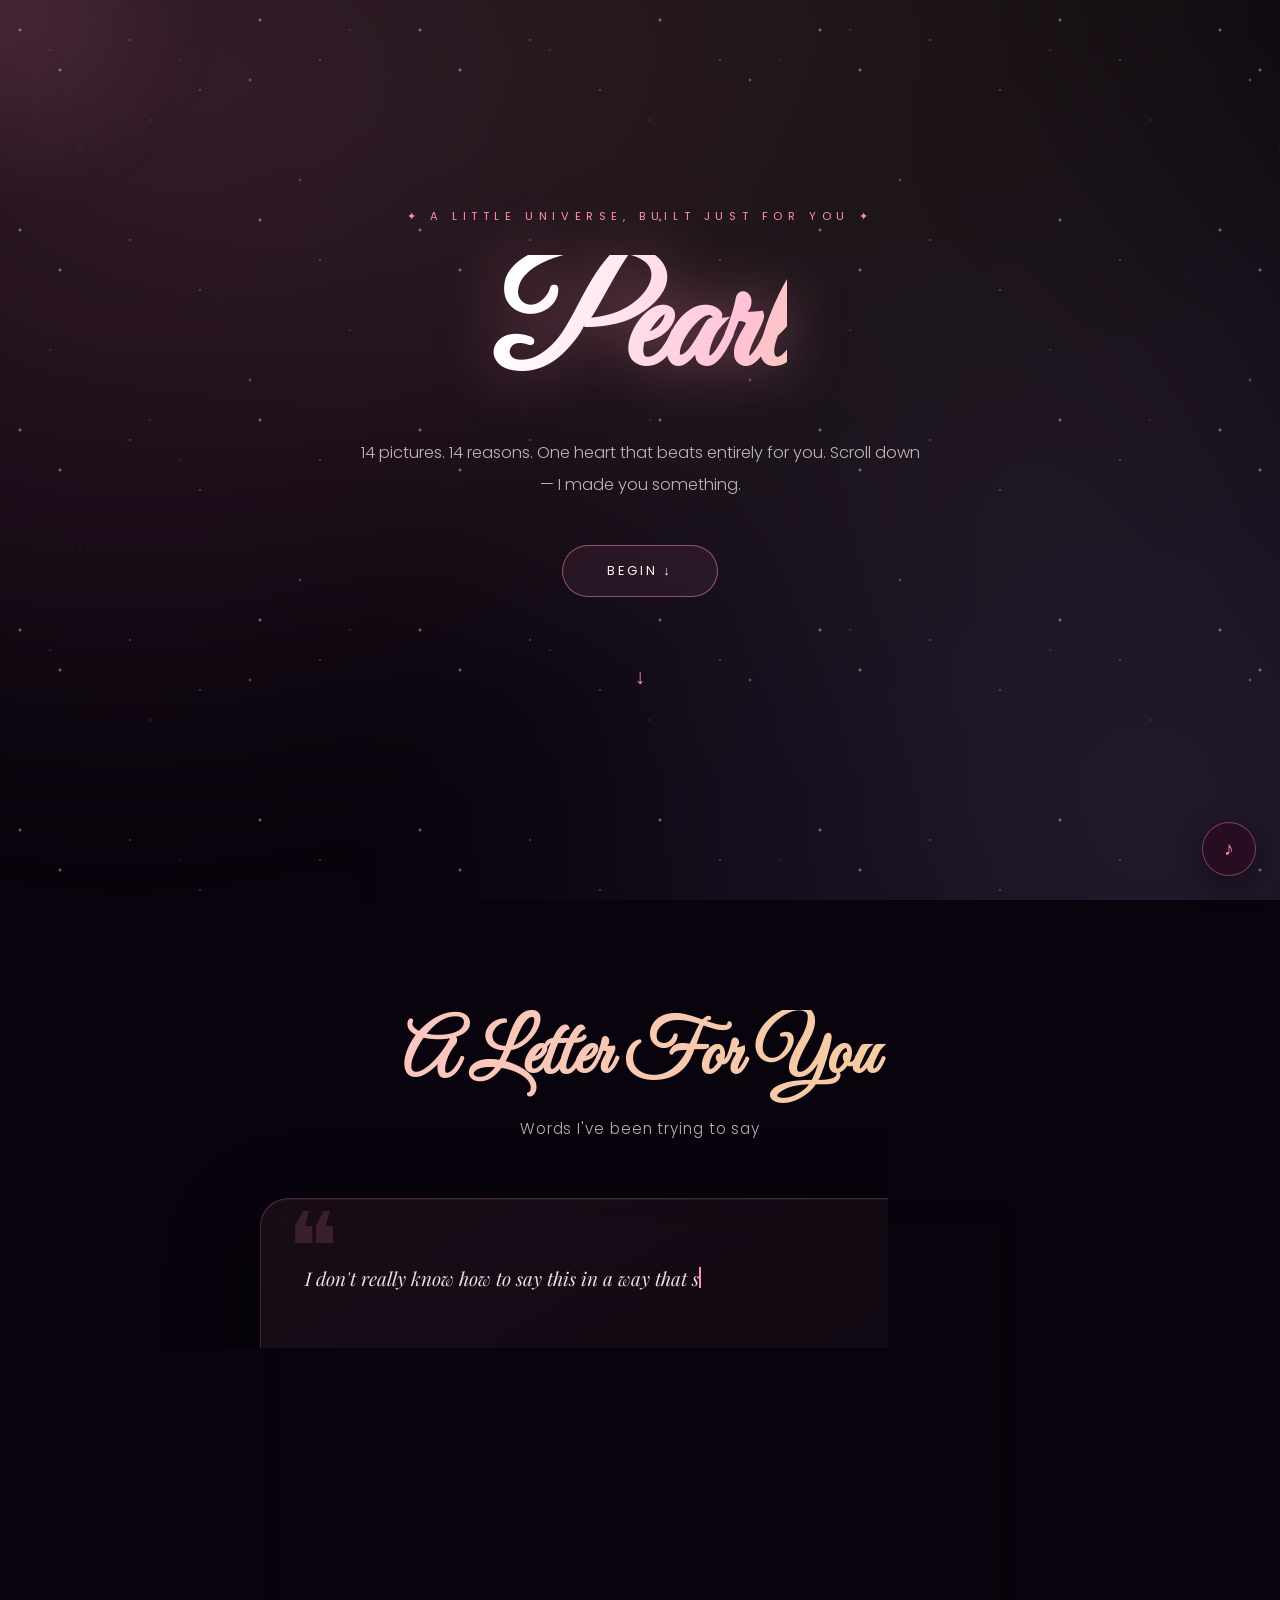
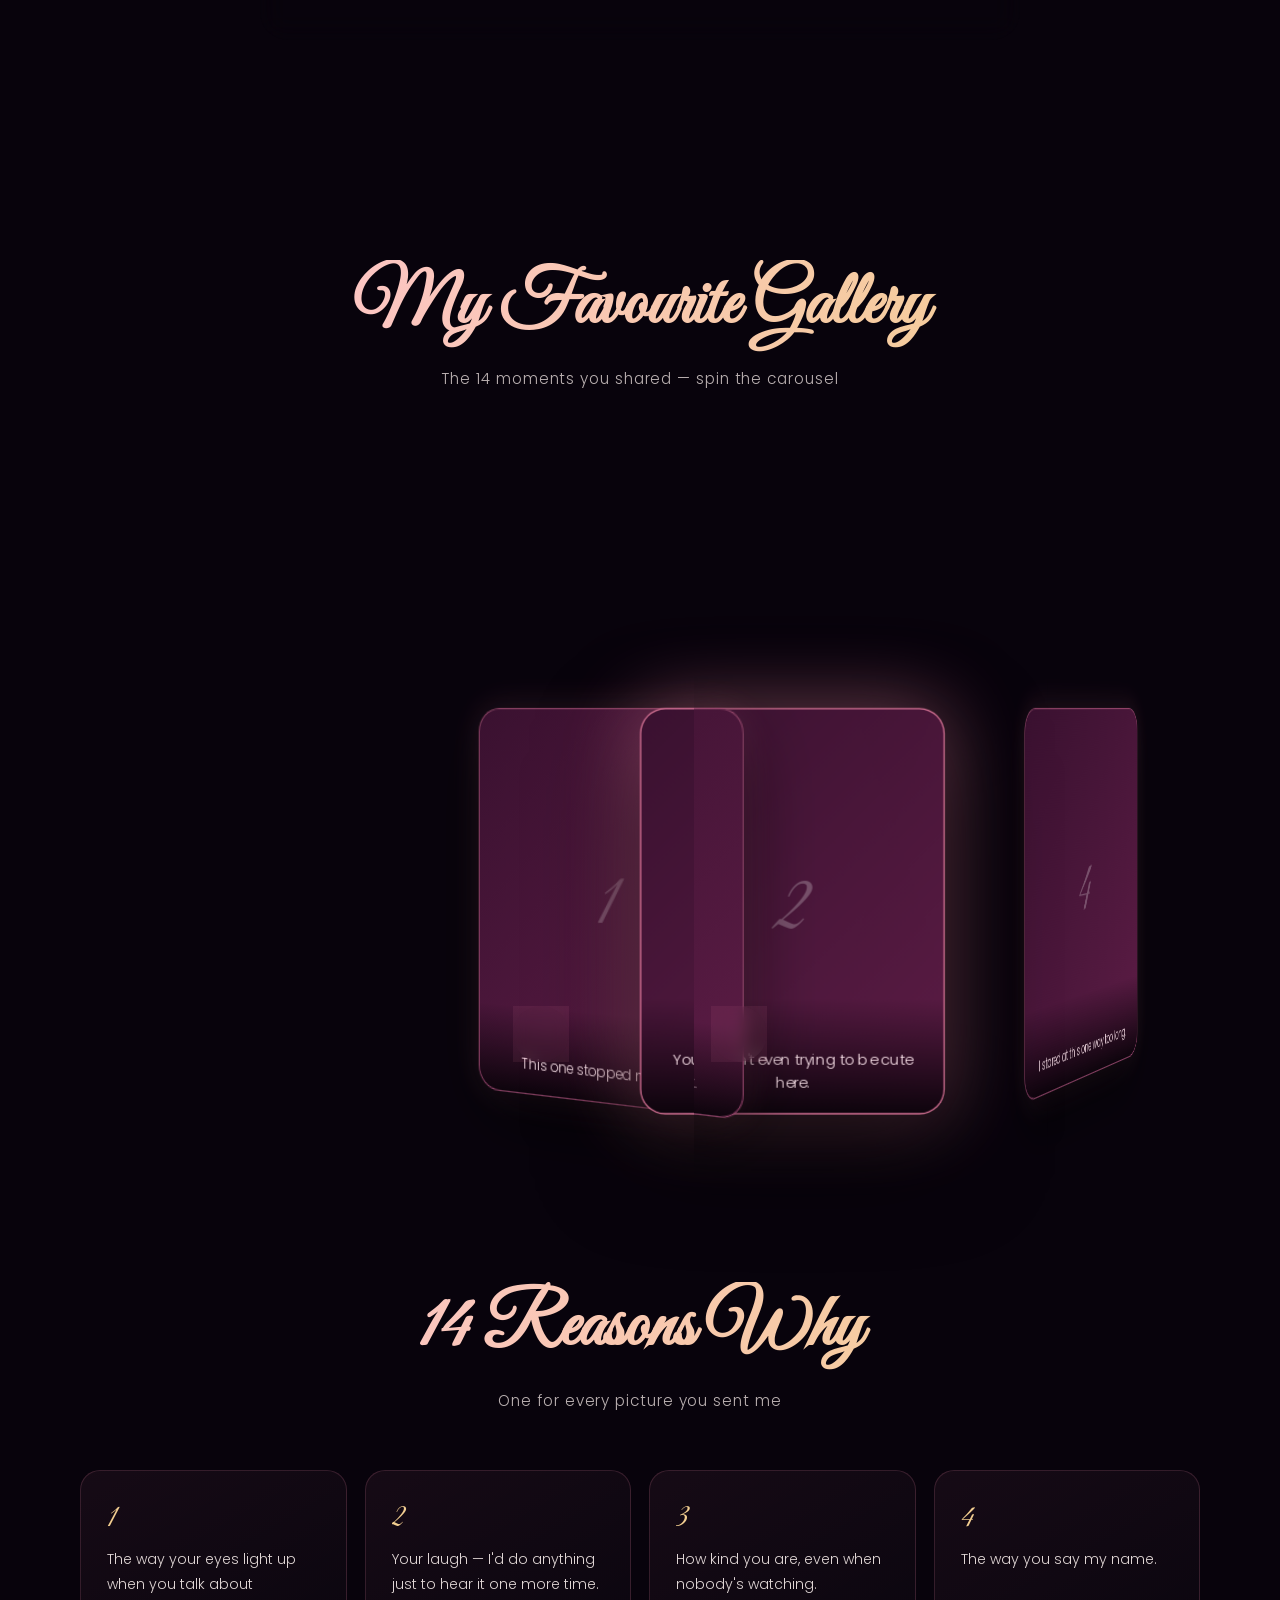
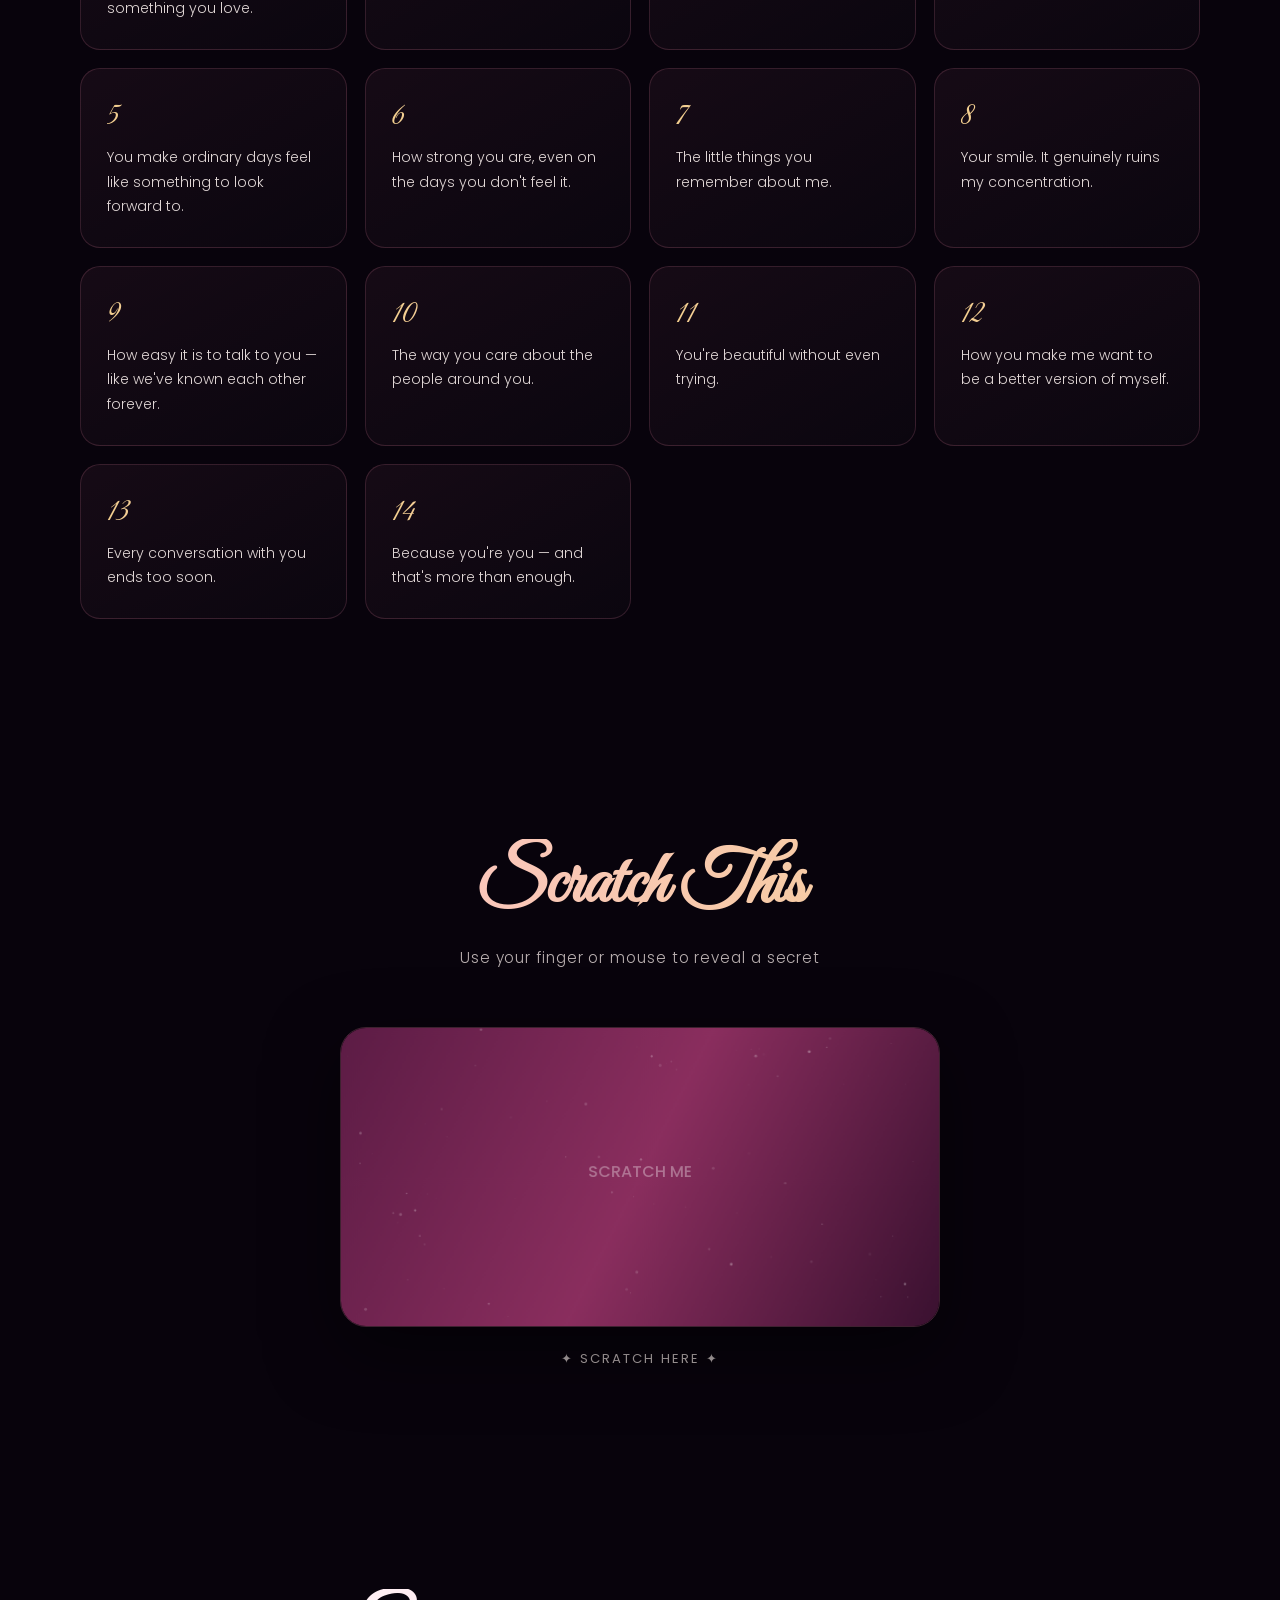
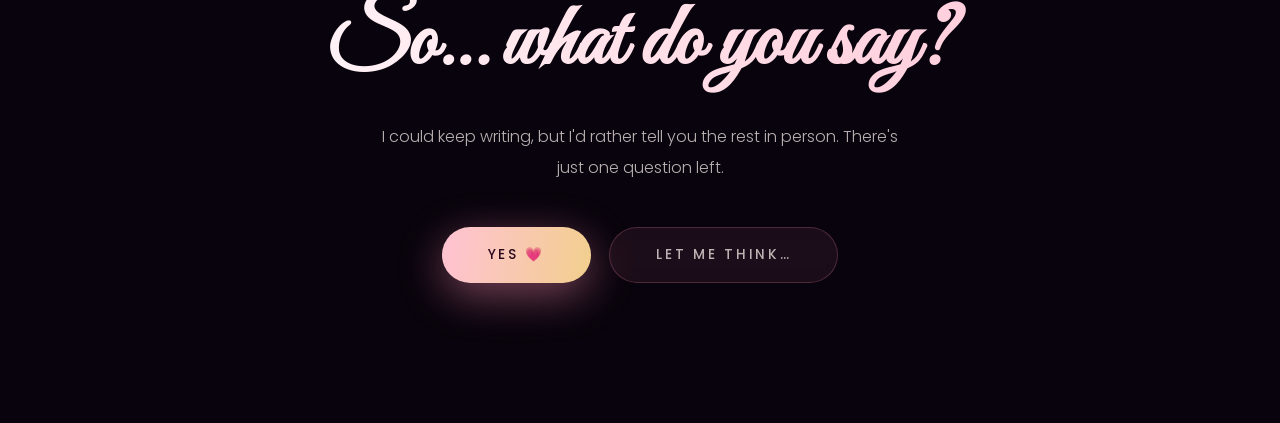
==== index.html @ e02627ff "Add files via upload" ====
<!DOCTYPE html>
<html lang="en">
<head>
<meta charset="UTF-8">
<meta name="viewport" content="width=device-width, initial-scale=1.0">
<title>For You — My Universe 💫</title>

<link rel="preconnect" href="https://fonts.googleapis.com">
<link rel="preconnect" href="https://fonts.gstatic.com" crossorigin>
<link href="https://fonts.googleapis.com/css2?family=Great+Vibes&family=Playfair+Display:ital,wght@0,400;0,600;1,400&family=Poppins:wght@300;400;500;600&display=swap" rel="stylesheet">

<style>
/* ============================================================
   🎨  THEME COLORS — change these to match her vibe
   ============================================================ */
:root{
  --rose:      #ff8fb1;
  --rose-soft: #ffc2d4;
  --gold:      #f2cf8d;
  --lilac:     #c9a7ff;
  --cream:     #fdf3f0;
  --muted:     rgba(253,243,240,.72);
  --glass:     rgba(255,143,177,.07);
  --line:      rgba(255,143,177,.22);
}
*{margin:0;padding:0;box-sizing:border-box}
html{scroll-behavior:smooth}
body{
  font-family:'Poppins',sans-serif;
  color:var(--cream);
  overflow-x:hidden;
  background:#08030c;
  cursor:default;
}
::selection{background:var(--rose);color:#1a0713}
::-webkit-scrollbar{width:8px}
::-webkit-scrollbar-track{background:#0d0510}
::-webkit-scrollbar-thumb{background:linear-gradient(var(--rose),var(--lilac));border-radius:10px}

/* ============================================================
   1. ANIMATED BACKGROUND — stars + aurora + floating hearts
   ============================================================ */
#bg{position:fixed;inset:0;z-index:0;overflow:hidden}
#stars,#stars2,#stars3{position:absolute;inset:0;background-repeat:repeat}
#stars{
  background-image:
    radial-gradient(2px 2px at 20px 30px, #fff, transparent),
    radial-gradient(2px 2px at 60px 70px, #fff, transparent),
    radial-gradient(1px 1px at 130px 40px, #fff, transparent),
    radial-gradient(1px 1px at 200px 90px, #fff, transparent),
    radial-gradient(2px 2px at 260px 20px, #fff, transparent),
    radial-gradient(1px 1px at 320px 60px, #fff, transparent);
  background-size:400px 200px;
  animation:starDrift 200s linear infinite;
  opacity:.6;
}
#stars2{
  background-image:
    radial-gradient(1px 1px at 50px 50px, #ffd6e6, transparent),
    radial-gradient(1px 1px at 150px 120px, #ffd6e6, transparent),
    radial-gradient(2px 2px at 250px 80px, #ffe9f2, transparent),
    radial-gradient(1px 1px at 350px 30px, #ffd6e6, transparent);
  background-size:500px 300px;
  animation:starDrift 120s linear infinite reverse;
  opacity:.4;
}
#stars3{
  background-image:
    radial-gradient(1px 1px at 80px 150px, #c9a7ff, transparent),
    radial-gradient(1px 1px at 180px 60px, #c9a7ff, transparent),
    radial-gradient(2px 2px at 300px 180px, #e0c9ff, transparent);
  background-size:600px 400px;
  animation:starDrift 80s linear infinite;
  opacity:.35;
}
@keyframes starDrift{
  from{background-position:0 0}
  to{background-position:600px 600px}
}
.aurora{
  position:absolute;inset:-30%;
  background:
    radial-gradient(circle at 25% 25%, rgba(255,143,177,.18), transparent 40%),
    radial-gradient(circle at 75% 75%, rgba(201,167,255,.15), transparent 40%),
    radial-gradient(circle at 60% 20%, rgba(242,207,141,.1), transparent 45%);
  filter:blur(70px);
  animation:auroraMove 20s ease-in-out infinite alternate;
}
@keyframes auroraMove{
  0%  {transform:translate(0,0) scale(1)}
  50% {transform:translate(-4%,-3%) scale(1.1)}
  100%{transform:translate(4%,3%) scale(1.05)}
}

/* floating hearts */
#heartsBg{position:absolute;inset:0;overflow:hidden;pointer-events:none}
.heart{
  position:absolute;bottom:-70px;opacity:0;
  animation:floatUp linear infinite;
  filter:drop-shadow(0 0 10px rgba(255,143,177,.6));
}
@keyframes floatUp{
  0%  {transform:translateY(0) rotate(0deg) scale(.6);opacity:0}
  10% {opacity:.9}
  90% {opacity:.5}
  100%{transform:translateY(-118vh) rotate(400deg) scale(1.2);opacity:0}
}

/* mouse-follow glow */
#cursorGlow{
  position:fixed;width:420px;height:420px;border-radius:50%;
  background:radial-gradient(circle, rgba(255,143,177,.14), transparent 70%);
  pointer-events:none;z-index:1;
  transform:translate(-50%,-50%);
  transition:transform .15s ease-out;
  filter:blur(20px);
}

/* ============================================================
   2. LAYOUT HELPERS
   ============================================================ */
section{position:relative;z-index:2;padding:110px 22px}
.wrap{max-width:1120px;margin:0 auto}
.center{text-align:center}
.script{font-family:'Great Vibes',cursive;font-weight:400;line-height:1.1}
.section-title{
  font-family:'Great Vibes',cursive;
  font-size:clamp(2.6rem,7vw,4.6rem);
  background:linear-gradient(100deg,var(--rose-soft),var(--gold),var(--lilac));
  -webkit-background-clip:text;background-clip:text;color:transparent;
  margin-bottom:14px;
  background-size:200% auto;
  animation:shimmer 6s linear infinite;
}
@keyframes shimmer{to{background-position:200% center}}
.section-sub{
  color:var(--muted);font-weight:300;font-size:.95rem;
  letter-spacing:.06em;margin-bottom:58px;
}

/* ============================================================
   3. HERO
   ============================================================ */
.hero{
  min-height:100vh;display:flex;flex-direction:column;
  align-items:center;justify-content:center;text-align:center;
  padding:80px 22px;position:relative;
}
.eyebrow{
  font-size:.7rem;letter-spacing:.5em;text-transform:uppercase;
  color:var(--rose);margin-bottom:30px;font-weight:400;
  animation:fadeUp 1s .2s both;
}
.hero h1{
  font-family:'Great Vibes',cursive;
  font-size:clamp(3.6rem,15vw,9.5rem);
  line-height:1;
  background:linear-gradient(110deg,#fff 5%,var(--rose-soft) 35%,var(--gold) 60%,var(--lilac) 90%);
  background-size:250% auto;
  -webkit-background-clip:text;background-clip:text;color:transparent;
  animation:shimmer 8s linear infinite, fadeUp 1.2s .4s both;
  filter:drop-shadow(0 0 30px rgba(255,143,177,.4));
}
.hero .sub{
  max-width:560px;margin:30px auto 44px;
  color:var(--muted);font-weight:300;line-height:1.95;font-size:1.02rem;
  animation:fadeUp 1.2s .7s both;
}
.btn{
  display:inline-flex;align-items:center;gap:10px;
  padding:16px 44px;border-radius:100px;
  border:1px solid rgba(255,143,177,.5);
  background:rgba(255,143,177,.08);
  color:var(--cream);text-decoration:none;
  font-size:.8rem;letter-spacing:.22em;text-transform:uppercase;
  backdrop-filter:blur(8px);
  transition:.45s cubic-bezier(.2,.8,.2,1);
  animation:fadeUp 1.2s 1s both;
  position:relative;overflow:hidden;
}
.btn::before{
  content:'';position:absolute;inset:0;
  background:linear-gradient(100deg,transparent,rgba(255,255,255,.25),transparent);
  transform:translateX(-100%);
  transition:.6s;
}
.btn:hover::before{transform:translateX(100%)}
.btn:hover{
  background:rgba(255,143,177,.22);
  box-shadow:0 0 45px rgba(255,143,177,.55);
  transform:translateY(-4px);
  border-color:rgba(255,143,177,.9);
}
@keyframes fadeUp{
  from{opacity:0;transform:translateY(30px)}
  to  {opacity:1;transform:none}
}
.scroll-hint{
  margin-top:64px;font-size:1.3rem;color:var(--rose);
  animation:bob 1.9s ease-in-out infinite;
}
@keyframes bob{0%,100%{transform:translateY(0);opacity:.4}50%{transform:translateY(12px);opacity:1}}

/* ============================================================
   4. TYPEWRITER LOVE LETTER
   ============================================================ */
.letter{
  max-width:760px;margin:0 auto;text-align:left;
  padding:60px 44px;border-radius:28px;
  border:1px solid var(--line);
  background:linear-gradient(150deg,var(--glass),rgba(255,255,255,.015));
  backdrop-filter:blur(14px);
  box-shadow:0 30px 90px rgba(0,0,0,.45), inset 0 1px 0 rgba(255,255,255,.06);
  position:relative;
}
.letter::before{
  content:'❝';position:absolute;top:12px;left:26px;
  font-family:'Great Vibes',cursive;font-size:6rem;
  color:rgba(255,143,177,.15);line-height:1;
}
.letter-body{
  font-family:'Playfair Display',serif;
  font-style:italic;font-size:clamp(1rem,2.4vw,1.18rem);
  line-height:2.15;color:rgba(253,243,240,.92);
  min-height:200px;
  white-space:pre-wrap;
}
.cursor{
  display:inline-block;width:2px;height:1.1em;
  background:var(--rose);vertical-align:-2px;
  animation:blink 1s step-end infinite;
}
@keyframes blink{50%{opacity:0}}
.signature{
  margin-top:36px;font-family:'Great Vibes',cursive;
  font-size:2.1rem;color:var(--rose-soft);
  opacity:0;transition:opacity 1.2s ease .3s;
}
.signature.show{opacity:1}

/* ============================================================
   5. 3D CAROUSEL
   ============================================================ */
.carousel-stage{
  perspective:1600px;
  height:520px;
  position:relative;
  margin-top:20px;
  user-select:none;
}
.carousel{
  position:absolute;top:50%;left:50%;
  width:240px;height:320px;
  transform-style:preserve-3d;
  transition:transform 1s cubic-bezier(.2,.8,.2,1);
}
.card3d{
  position:absolute;inset:0;
  border-radius:20px;overflow:hidden;
  border:1px solid rgba(255,143,177,.35);
  box-shadow:0 20px 60px rgba(0,0,0,.6), 0 0 30px rgba(255,143,177,.15);
  background:linear-gradient(135deg,#3a1130,#5c1c45);
  transition:box-shadow .5s, border-color .5s;
  backface-visibility:hidden;
}
.card3d img{
  width:100%;height:100%;object-fit:cover;display:block;
  pointer-events:none;
}
.card3d .ph-num{
  position:absolute;inset:0;display:grid;place-items:center;
  font-family:'Great Vibes',cursive;font-size:4rem;
  color:rgba(255,255,255,.25);
  z-index:0;
}
.card3d img{position:relative;z-index:1}
.card3d .cap{
  position:absolute;left:0;right:0;bottom:0;z-index:2;
  padding:40px 14px 14px;
  background:linear-gradient(to top,rgba(10,3,10,.95),transparent);
  font-size:.74rem;line-height:1.5;color:#ffe7ef;font-weight:300;
  text-align:center;
}
.card3d.active{
  box-shadow:0 30px 80px rgba(0,0,0,.7), 0 0 60px rgba(255,143,177,.5);
  border-color:rgba(255,143,177,.8);
}

.carousel-controls{
  display:flex;justify-content:center;align-items:center;gap:26px;
  margin-top:38px;
}
.c-btn{
  width:56px;height:56px;border-radius:50%;cursor:pointer;
  border:1px solid var(--line);
  background:rgba(255,143,177,.08);
  color:var(--rose-soft);font-size:1.3rem;
  display:grid;place-items:center;
  transition:.35s;
  backdrop-filter:blur(8px);
}
.c-btn:hover{
  background:rgba(255,143,177,.3);
  transform:scale(1.12);
  box-shadow:0 0 30px rgba(255,143,177,.5);
  color:#fff;
}
.c-counter{
  font-family:'Great Vibes',cursive;
  font-size:1.6rem;color:var(--rose-soft);
  min-width:90px;text-align:center;
}

/* ============================================================
   6. REASONS GRID
   ============================================================ */
.reasons{
  display:grid;
  grid-template-columns:repeat(auto-fill,minmax(260px,1fr));
  gap:18px;
}
.reason{
  padding:28px 26px;border-radius:20px;
  border:1px solid rgba(255,143,177,.16);
  background:linear-gradient(150deg,rgba(255,143,177,.06),rgba(255,255,255,.015));
  transition:.5s cubic-bezier(.2,.8,.2,1);
  position:relative;overflow:hidden;
}
.reason::after{
  content:'';position:absolute;top:-50%;left:-50%;
  width:200%;height:200%;
  background:radial-gradient(circle, rgba(255,143,177,.12), transparent 60%);
  opacity:0;transition:.5s;
  pointer-events:none;
}
.reason:hover::after{opacity:1}
.reason:hover{
  border-color:rgba(255,143,177,.55);
  transform:translateY(-7px) rotate(-1deg);
  box-shadow:0 20px 44px rgba(255,90,140,.22);
}
.reason .num{
  font-family:'Great Vibes',cursive;font-size:2rem;
  background:linear-gradient(100deg,var(--gold),var(--rose-soft));
  -webkit-background-clip:text;background-clip:text;color:transparent;
  display:block;margin-bottom:8px;
}
.reason p{font-size:.88rem;line-height:1.75;color:rgba(253,243,240,.88);font-weight:300;position:relative;z-index:1}

/* ============================================================
   7. SCRATCH CARD
   ============================================================ */
.scratch-wrap{
  max-width:600px;margin:0 auto;
  position:relative;border-radius:26px;overflow:hidden;
  border:1px solid var(--line);
  box-shadow:0 24px 70px rgba(0,0,0,.5);
  aspect-ratio:2/1;
  user-select:none;
  touch-action:none;
}
.scratch-reveal{
  position:absolute;inset:0;
  display:flex;flex-direction:column;
  align-items:center;justify-content:center;
  text-align:center;padding:30px;
  background:linear-gradient(150deg,#2a0c22,#4a1636,#2a0c22);
}
.scratch-reveal h3{
  font-family:'Great Vibes',cursive;
  font-size:clamp(1.8rem,5vw,2.8rem);
  background:linear-gradient(100deg,var(--rose-soft),var(--gold),var(--lilac));
  -webkit-background-clip:text;background-clip:text;color:transparent;
  margin-bottom:10px;
}
.scratch-reveal p{color:var(--muted);font-size:.92rem;font-weight:300;line-height:1.8;max-width:400px}
.scratch-reveal .emoji{font-size:2.4rem;margin-bottom:12px}
canvas#scratchCanvas{
  position:absolute;inset:0;width:100%;height:100%;
  cursor:crosshair;transition:opacity .8s ease;
}
canvas#scratchCanvas.gone{opacity:0;pointer-events:none}
.scratch-hint{
  text-align:center;margin-top:22px;color:var(--muted);
  font-size:.82rem;letter-spacing:.15em;text-transform:uppercase;
  animation:pulse 2s ease-in-out infinite;
}
@keyframes pulse{0%,100%{opacity:.5}50%{opacity:1}}

/* ============================================================
   8. FINALE / QUESTION
   ============================================================ */
.finale{text-align:center;padding-bottom:140px}
.finale h2{
  font-family:'Great Vibes',cursive;
  font-size:clamp(2.8rem,9vw,5.5rem);
  background:linear-gradient(100deg,#fff,var(--rose-soft),var(--gold));
  background-size:200% auto;
  -webkit-background-clip:text;background-clip:text;color:transparent;
  margin-bottom:22px;
  animation:shimmer 5s linear infinite;
}
.finale p{color:var(--muted);font-weight:300;max-width:540px;margin:0 auto 44px;line-height:1.95}
.q-buttons{display:flex;gap:18px;justify-content:center;flex-wrap:wrap}
.q-btn{
  padding:17px 46px;border-radius:100px;border:none;cursor:pointer;
  font-family:'Poppins',sans-serif;font-size:.85rem;letter-spacing:.2em;
  text-transform:uppercase;font-weight:500;
  transition:.4s cubic-bezier(.2,.8,.2,1);
  position:relative;
}
.q-yes{
  color:#2a0a1c;
  background:linear-gradient(100deg,var(--rose-soft),var(--gold));
  box-shadow:0 12px 44px rgba(255,143,177,.45);
}
.q-yes:hover{transform:translateY(-5px) scale(1.05);box-shadow:0 20px 60px rgba(255,143,177,.7)}
.q-yes:active{transform:scale(.96)}
.q-no{
  color:var(--muted);
  background:rgba(255,143,177,.08);
  border:1px solid var(--line);
  backdrop-filter:blur(8px);
}
.q-no:hover{background:rgba(255,143,177,.18);color:var(--cream)}

.yes-response{
  max-height:0;overflow:hidden;opacity:0;
  transition:max-height 1s ease,opacity 1s ease,margin 1s ease;
  font-family:'Playfair Display',serif;font-style:italic;
  font-size:1.15rem;color:var(--rose-soft);line-height:2.1;
}
.yes-response.show{max-height:420px;opacity:1;margin-top:44px}

/* ============================================================
   9. CONFETTI / HEART BURST
   ============================================================ */
.burst{
  position:fixed;pointer-events:none;z-index:999;
  font-size:1.4rem;
  animation:burst 1.7s cubic-bezier(.2,.8,.2,1) forwards;
}
@keyframes burst{
  0%  {transform:translate(-50%,-50%) scale(.3) rotate(0deg);opacity:1}
  100%{transform:translate(calc(-50% + var(--x)),calc(-50% + var(--y))) scale(1.3) rotate(var(--r));opacity:0}
}

/* ============================================================
   10. MUSIC BUTTON
   ============================================================ */
#musicBtn{
  position:fixed;bottom:24px;right:24px;z-index:90;
  width:54px;height:54px;border-radius:50%;cursor:pointer;
  border:1px solid rgba(255,143,177,.4);
  background:rgba(40,12,32,.8);backdrop-filter:blur(10px);
  color:var(--rose);font-size:1.2rem;
  display:grid;place-items:center;transition:.35s;
  box-shadow:0 8px 30px rgba(0,0,0,.4);
}
#musicBtn:hover{background:rgba(255,143,177,.3);transform:scale(1.12);color:#fff}
#musicBtn.playing{animation:spin 4s linear infinite}
@keyframes spin{to{transform:rotate(360deg)}}

/* ============================================================
   11. SCROLL REVEAL
   ============================================================ */
.reveal{opacity:0;transform:translateY(40px);transition:opacity 1s ease,transform 1s ease}
.reveal.visible{opacity:1;transform:none}

/* ============================================================
   12. MOBILE
   ============================================================ */
@media(max-width:600px){
  section{padding:80px 18px}
  .letter{padding:44px 26px}
  .carousel-stage{height:440px}
  .carousel{width:200px;height:270px}
  .reasons{grid-template-columns:1fr}
  .q-buttons{flex-direction:column;align-items:center}
  .q-btn{width:100%;max-width:300px}
}
@media (prefers-reduced-motion:reduce){
  *{animation:none!important;transition:none!important}
}
</style>
</head>

<body>

<!-- ================= BACKGROUND LAYERS ================= -->
<div id="bg">
  <div class="aurora"></div>
  <div id="stars"></div>
  <div id="stars2"></div>
  <div id="stars3"></div>
  <div id="heartsBg"></div>
</div>
<div id="cursorGlow"></div>

<!-- ================= HERO ================= -->
<section class="hero">
  <p class="eyebrow">✦ A little universe, built just for you ✦</p>
  <h1>Pearl</h1>
  <p class="sub">
    14 pictures. 14 reasons. One heart that beats entirely for you.
    Scroll down — I made you something.
  </p>
  <a href="#letter" class="btn">Begin ↓</a>
  <div class="scroll-hint">↓</div>
</section>

<!-- ================= TYPEWRITER LOVE LETTER ================= -->
<section id="letter">
  <div class="wrap">
    <div class="center reveal">
      <h2 class="section-title">A Letter For You</h2>
      <p class="section-sub">Words I've been trying to say</p>
    </div>
    <div class="letter reveal">
      <div class="letter-body" id="letterBody"></div>
      <div class="signature" id="signature">Yours,<br>Your Name</div>
    </div>
  </div>
</section>

<!-- ================= 3D CAROUSEL ================= -->
<section id="gallery">
  <div class="wrap">
    <div class="center reveal">
      <h2 class="section-title">My Favourite Gallery</h2>
      <p class="section-sub">The 14 moments you shared — spin the carousel</p>
    </div>
    <div class="carousel-stage reveal">
      <div class="carousel" id="carousel"></div>
    </div>
    <div class="carousel-controls">
      <button class="c-btn" id="cPrev" aria-label="Previous">‹</button>
      <span class="c-counter" id="cCounter">1 / 14</span>
      <button class="c-btn" id="cNext" aria-label="Next">›</button>
    </div>
  </div>
</section>

<!-- ================= 14 REASONS ================= -->
<section id="reasons">
  <div class="wrap">
    <div class="center reveal">
      <h2 class="section-title">14 Reasons Why</h2>
      <p class="section-sub">One for every picture you sent me</p>
    </div>
    <div class="reasons" id="reasonsGrid"></div>
  </div>
</section>

<!-- ================= SCRATCH CARD ================= -->
<section id="scratch">
  <div class="wrap">
    <div class="center reveal">
      <h2 class="section-title">Scratch This</h2>
      <p class="section-sub">Use your finger or mouse to reveal a secret</p>
    </div>
    <div class="scratch-wrap reveal" id="scratchWrap">
      <div class="scratch-reveal">
        <div class="emoji">💗</div>
        <h3>You are my favourite notification.</h3>
        <p>Every time your name pops up on my screen, my whole day changes. That's not an exaggeration — it's just the truth.</p>
      </div>
      <canvas id="scratchCanvas"></canvas>
    </div>
    <p class="scratch-hint" id="scratchHint">✦ scratch here ✦</p>
  </div>
</section>

<!-- ================= FINALE ================= -->
<section class="finale">
  <div class="wrap center reveal">
    <h2>So… what do you say?</h2>
    <p>
      I could keep writing, but I'd rather tell you the rest in person.
      There's just one question left.
    </p>
    <div class="q-buttons" id="qButtons">
      <button class="q-btn q-yes" id="yesBtn">Yes 💗</button>
      <button class="q-btn q-no"  id="noBtn">Let me think…</button>
    </div>
    <div class="yes-response" id="yesResponse">
      You just made me the happiest person alive. 🌹<br>
      I promise to keep making you smile — starting today.
      <br><br>Now come here, I owe you a hug. 💕
    </div>
  </div>
</section>

<!-- ================= MUSIC ================= -->
<audio id="bgMusic" loop>
  <source src="music.mp3" type="audio/mpeg">
</audio>
<button id="musicBtn" title="Play music" aria-label="Toggle music">♪</button>

<script>
/* ============================================================
   ✏️  EDIT #1 — YOUR 14 PHOTOS
   Drop your images into an "images" folder next to this file.
   Rename them photo1.jpg … photo14.jpg, or change the paths.
   ============================================================ */
const photos = [
  { src:"images/photo1.jpeg",  caption:"This one stopped my heart." },
  { src:"images/photo2.jpeg",  caption:"You weren't even trying to be cute here." },
  { src:"images/photo3.jpeg",  caption:"My favourite smile in the whole world." },
  { src:"images/photo4.jpeg",  caption:"I stared at this one way too long." },
  { src:"images/photo5.jpeg",  caption:"You look like a painting here." },
  { src:"images/photo6.jpeg",  caption:"This is the one I set as my wallpaper." },
  { src:"images/photo7.jpeg",  caption:"How is this even real?" },
  { src:"images/photo8.jpeg",  caption:"You + this lighting = unfair." },
  { src:"images/photo9.jpeg",  caption:"I saved this the second you sent it." },
  { src:"images/photo10.jpeg", caption:"You have no idea what you do to me." },
  { src:"images/photo11.jpeg", caption:"Soft, warm, and completely you." },
  { src:"images/photo12.jpeg", caption:"I keep coming back to this one." },
  { src:"images/photo13.jpeg", caption:"Beautiful isn't a strong enough word." },
  { src:"images/photo14.jpeg", caption:"And this… this is my favourite of all." }
];

/* ============================================================
   ✏️  EDIT #2 — THE LOVE LETTER (typewriter text)
   Use \n\n for a blank line between paragraphs.
   ============================================================ */
const letterText =
`I don't really know how to say this in a way that sounds as beautiful as you look, so I built a whole website instead.

Every time you sent me a picture, my day got a little brighter — and I kept every single one.

You have this way of making ordinary moments feel like something worth remembering. Your smile, your voice, the way you laugh at your own jokes… I notice all of it.

I notice you.

So here are the 14 pictures you sent me, and 14 reasons why you're my favourite person in the world.`;

/* ============================================================
   ✏️  EDIT #3 — 14 REASONS WHY YOU LIKE HER
   ============================================================ */
const reasons = [
  "The way your eyes light up when you talk about something you love.",
  "Your laugh — I'd do anything just to hear it one more time.",
  "How kind you are, even when nobody's watching.",
  "The way you say my name.",
  "You make ordinary days feel like something to look forward to.",
  "How strong you are, even on the days you don't feel it.",
  "The little things you remember about me.",
  "Your smile. It genuinely ruins my concentration.",
  "How easy it is to talk to you — like we've known each other forever.",
  "The way you care about the people around you.",
  "You're beautiful without even trying.",
  "How you make me want to be a better version of myself.",
  "Every conversation with you ends too soon.",
  "Because you're you — and that's more than enough."
];

/* ============================================================
   ⚙️  EVERYTHING BELOW IS AUTOMATIC
   ============================================================ */

/* ---------- Floating hearts ---------- */
const heartsBg = document.getElementById('heartsBg');
const emojis = ['💗','💖','🤍','💕','❤️','🌸','✨','💫'];
for (let i = 0; i < 22; i++){
  const h = document.createElement('span');
  h.className = 'heart';
  h.textContent = emojis[Math.floor(Math.random() * emojis.length)];
  h.style.left = Math.random() * 100 + 'vw';
  h.style.fontSize = (11 + Math.random() * 20) + 'px';
  h.style.animationDuration = (11 + Math.random() * 14) + 's';
  h.style.animationDelay = (Math.random() * 14) + 's';
  heartsBg.appendChild(h);
}

/* ---------- Cursor glow ---------- */
const glow = document.getElementById('cursorGlow');
let glowX = window.innerWidth/2, glowY = window.innerHeight/2;
document.addEventListener('mousemove', e => {
  glowX = e.clientX; glowY = e.clientY;
  glow.style.transform = `translate(${glowX}px, ${glowY}px) translate(-50%,-50%)`;
});
document.addEventListener('touchmove', e => {
  const t = e.touches[0];
  glow.style.transform = `translate(${t.clientX}px, ${t.clientY}px) translate(-50%,-50%)`;
}, {passive:true});

/* ---------- Typewriter letter ---------- */
const letterBody = document.getElementById('letterBody');
const signature  = document.getElementById('signature');
let typeStarted = false;

function startTypewriter(){
  if (typeStarted) return;
  typeStarted = true;

  let i = 0;
  const cursor = document.createElement('span');
  cursor.className = 'cursor';
  letterBody.appendChild(cursor);

  function type(){
    if (i < letterText.length){
      cursor.insertAdjacentText('beforebegin', letterText.charAt(i));
      i++;
      const delay = letterText.charAt(i-1) === '\n' ? 180 : (18 + Math.random() * 30);
      setTimeout(type, delay);
    } else {
      cursor.remove();
      signature.classList.add('show');
    }
  }
  type();
}

/* ---------- Build the 3D carousel ---------- */
const carousel = document.getElementById('carousel');
const cCounter = document.getElementById('cCounter');
const total    = photos.length;
const angleStep = 360 / total;
const radius = 340;
let activeIndex = 0;

photos.forEach((p, i) => {
  const card = document.createElement('div');
  card.className = 'card3d';
  const angle = i * angleStep;
  card.style.transform = `rotateY(${angle}deg) translateZ(${radius}px)`;
  card.innerHTML = `
    <span class="ph-num">${i+1}</span>
    <img src="${p.src}" alt="Photo ${i+1}" loading="lazy"
         onerror="this.style.display='none'">
    <div class="cap">${p.caption}</div>`;
  carousel.appendChild(card);
});

function updateCarousel(){
  const rot = -activeIndex * angleStep;
  carousel.style.transform = `rotateY(${rot}deg)`;
  cCounter.textContent = `${activeIndex + 1} / ${total}`;
  [...carousel.children].forEach((c, i) => {
    c.classList.toggle('active', i === activeIndex);
  });
}
function nextCard(){ activeIndex = (activeIndex + 1) % total; updateCarousel(); }
function prevCard(){ activeIndex = (activeIndex - 1 + total) % total; updateCarousel(); }

document.getElementById('cNext').onclick = nextCard;
document.getElementById('cPrev').onclick = prevCard;

/* auto-rotate carousel gently */
let autoRotate = setInterval(nextCard, 4200);
carousel.addEventListener('mouseenter', () => clearInterval(autoRotate));
carousel.addEventListener('mouseleave', () => autoRotate = setInterval(nextCard, 4200));
document.getElementById('gallery').addEventListener('touchstart', () => {
  clearInterval(autoRotate);
}, {passive:true});
document.getElementById('gallery').addEventListener('touchend', () => {
  autoRotate = setInterval(nextCard, 4200);
}, {passive:true});

/* drag / swipe to rotate */
let dragStartX = 0, dragging = false;
const stage = document.querySelector('.carousel-stage');
stage.addEventListener('mousedown', e => { dragStartX = e.clientX; dragging = true; });
window.addEventListener('mouseup', e => {
  if (!dragging) return;
  dragging = false;
  const dx = e.clientX - dragStartX;
  if (Math.abs(dx) > 40) dx > 0 ? prevCard() : nextCard();
});
let touchStartX = 0;
stage.addEventListener('touchstart', e => { touchStartX = e.touches[0].clientX; }, {passive:true});
stage.addEventListener('touchend', e => {
  const dx = e.changedTouches[0].clientX - touchStartX;
  if (Math.abs(dx) > 40) dx > 0 ? prevCard() : nextCard();
}, {passive:true});

updateCarousel();

/* ---------- Build reasons ---------- */
const rGrid = document.getElementById('reasonsGrid');
reasons.forEach((r, i) => {
  const d = document.createElement('div');
  d.className = 'reason reveal';
  d.innerHTML = `<span class="num">${i+1}</span><p>${r}</p>`;
  rGrid.appendChild(d);
});

/* ---------- Scratch card ---------- */
const canvas = document.getElementById('scratchCanvas');
const ctx    = canvas.getContext('2d');
const wrap   = document.getElementById('scratchWrap');
const hint   = document.getElementById('scratchHint');
let scratching = false, revealed = false;

function sizeCanvas(){
  const rect = wrap.getBoundingClientRect();
  const dpr = window.devicePixelRatio || 1;
  canvas.width  = rect.width  * dpr;
  canvas.height = rect.height * dpr;
  ctx.scale(dpr, dpr);
  drawCover(rect.width, rect.height);
}
function drawCover(w, h){
  const grad = ctx.createLinearGradient(0, 0, w, h);
  grad.addColorStop(0,   '#5c1c45');
  grad.addColorStop(0.5, '#8a2e5e');
  grad.addColorStop(1,   '#3a1130');
  ctx.globalCompositeOperation = 'source-over';
  ctx.fillStyle = grad;
  ctx.fillRect(0, 0, w, h);

  /* sparkle texture */
  for (let i = 0; i < 90; i++){
    ctx.fillStyle = `rgba(255,255,255,${Math.random()*0.35})`;
    ctx.beginPath();
    ctx.arc(Math.random()*w, Math.random()*h, Math.random()*1.6, 0, Math.PI*2);
    ctx.fill();
  }
  /* hint text */
  ctx.fillStyle = 'rgba(255,255,255,.35)';
  ctx.font = '500 16px Poppins, sans-serif';
  ctx.textAlign = 'center';
  ctx.fillText('SCRATCH ME', w/2, h/2);
}
function scratchAt(x, y){
  const rect = canvas.getBoundingClientRect();
  const px = x - rect.left;
  const py = y - rect.top;
  ctx.globalCompositeOperation = 'destination-out';
  ctx.beginPath();
  ctx.arc(px, py, 28, 0, Math.PI*2);
  ctx.fill();
}

function checkRevealed(){
  const dpr = window.devicePixelRatio || 1;
  const data = ctx.getImageData(0, 0, canvas.width, canvas.height).data;
  let cleared = 0;
  for (let i = 3; i < data.length; i += 4 * 40){
    if (data[i] < 40) cleared++;
  }
  const ratio = cleared / (data.length / (4*40));
  if (ratio > 0.55 && !revealed){
    revealed = true;
    canvas.classList.add('gone');
    hint.style.opacity = '0';
    burstHearts(window.innerWidth/2, window.innerHeight/2, 20);
  }
}

canvas.addEventListener('mousedown', e => { scratching = true; scratchAt(e.clientX, e.clientY); });
canvas.addEventListener('mousemove', e => { if (scratching) scratchAt(e.clientX, e.clientY); });
window.addEventListener('mouseup', () => {
  if (scratching){ scratching = false; checkRevealed(); }
});
canvas.addEventListener('touchstart', e => {
  scratching = true;
  const t = e.touches[0];
  scratchAt(t.clientX, t.clientY);
  e.preventDefault();
}, {passive:false});
canvas.addEventListener('touchmove', e => {
  const t = e.touches[0];
  scratchAt(t.clientX, t.clientY);
  e.preventDefault();
}, {passive:false});
canvas.addEventListener('touchend', () => {
  scratching = false; checkRevealed();
});

window.addEventListener('resize', () => {
  if (!revealed) sizeCanvas();
});
/* wait for layout, then init */
setTimeout(sizeCanvas, 100);

/* ---------- Heart burst helper ---------- */
function burstHearts(cx, cy, count){
  for (let i = 0; i < count; i++){
    const s = document.createElement('span');
    s.className = 'burst';
    s.textContent = emojis[Math.floor(Math.random() * emojis.length)];
    s.style.left = cx + 'px';
    s.style.top  = cy + 'px';
    s.style.setProperty('--x', (Math.random() - 0.5) * 800 + 'px');
    s.style.setProperty('--y', (Math.random() - 0.5) * 800 - 100 + 'px');
    s.style.setProperty('--r', (Math.random() - 0.5) * 720 + 'deg');
    s.style.fontSize = (14 + Math.random() * 24) + 'px';
    document.body.appendChild(s);
    setTimeout(() => s.remove(), 1800);
  }
}

/* ---------- Yes / No buttons ---------- */
const yesBtn = document.getElementById('yesBtn');
const noBtn  = document.getElementById('noBtn');
const yesResponse = document.getElementById('yesResponse');
const qButtons = document.getElementById('qButtons');
let noCount = 0;
const noTexts = [
  "Let me think…",
  "Are you sure?",
  "Really sure?",
  "Think again 🥺",
  "Last chance…",
  "Surely not?",
  "You might regret this…",
  "Give it another thought 💭",
  "Are you absolutely certain?",
  "This could be a mistake…",
  "Have a heart 💔",
  "Don't do this to me 😭",
  "You're breaking my heart…",
  "I'm gonna cry…",
  "Please? 🥺"
];

yesBtn.addEventListener('click', e => {
  yesResponse.classList.add('show');
  qButtons.style.opacity = '.35';
  qButtons.style.pointerEvents = 'none';
  yesBtn.textContent = 'She said yes 💕';
  const rect = yesBtn.getBoundingClientRect();
  burstHearts(rect.left + rect.width/2, rect.top + rect.height/2, 40);
  setTimeout(() => burstHearts(window.innerWidth/2, window.innerHeight/2, 30), 400);
});

noBtn.addEventListener('click', () => {
  noBtn.textContent = noTexts[Math.min(noCount, noTexts.length - 1)];
  noCount++;
  /* shrink the no button a little each time */
  const scale = Math.max(0.55, 1 - noCount * 0.06);
  noBtn.style.transform = `scale(${scale})`;
  /* grow the yes button */
  const grow = Math.min(1.6, 1 + noCount * 0.08);
  yesBtn.style.transform = `scale(${grow})`;
  if (noCount >= noTexts.length){
    noBtn.textContent = "Okay fine… yes 💗";
    noBtn.onclick = () => yesBtn.click();
  }
});

/* ---------- Music toggle ---------- */
const music    = document.getElementById('bgMusic');
const musicBtn = document.getElementById('musicBtn');
let playing = false;

musicBtn.addEventListener('click', () => {
  if (!playing){
    music.play().then(() => {
      playing = true;
      musicBtn.classList.add('playing');
      musicBtn.textContent = '♫';
    }).catch(() => {
      musicBtn.textContent = '✕';
      setTimeout(() => musicBtn.textContent = '♪', 1200);
    });
  } else {
    music.pause();
    playing = false;
    musicBtn.classList.remove('playing');
    musicBtn.textContent = '♪';
  }
});

/* ---------- Scroll reveal + trigger typewriter ---------- */
const io = new IntersectionObserver(entries => {
  entries.forEach(e => {
    if (e.isIntersecting){
      e.target.classList.add('visible');
      if (e.target.closest('#letter')) startTypewriter();
      io.unobserve(e.target);
    }
  });
}, { threshold: 0.15 });
document.querySelectorAll('.reveal').forEach(el => io.observe(el));

/* also start typing if letter is already in view on load */
window.addEventListener('load', () => {
  const letterRect = document.querySelector('.letter').getBoundingClientRect();
  if (letterRect.top < window.innerHeight * 0.85) startTypewriter();
});

/* ---------- Keyboard carousel ---------- */
document.addEventListener('keydown', e => {
  if (e.key === 'ArrowRight') nextCard();
  if (e.key === 'ArrowLeft')  prevCard();
});
</script>
</body>
</html>
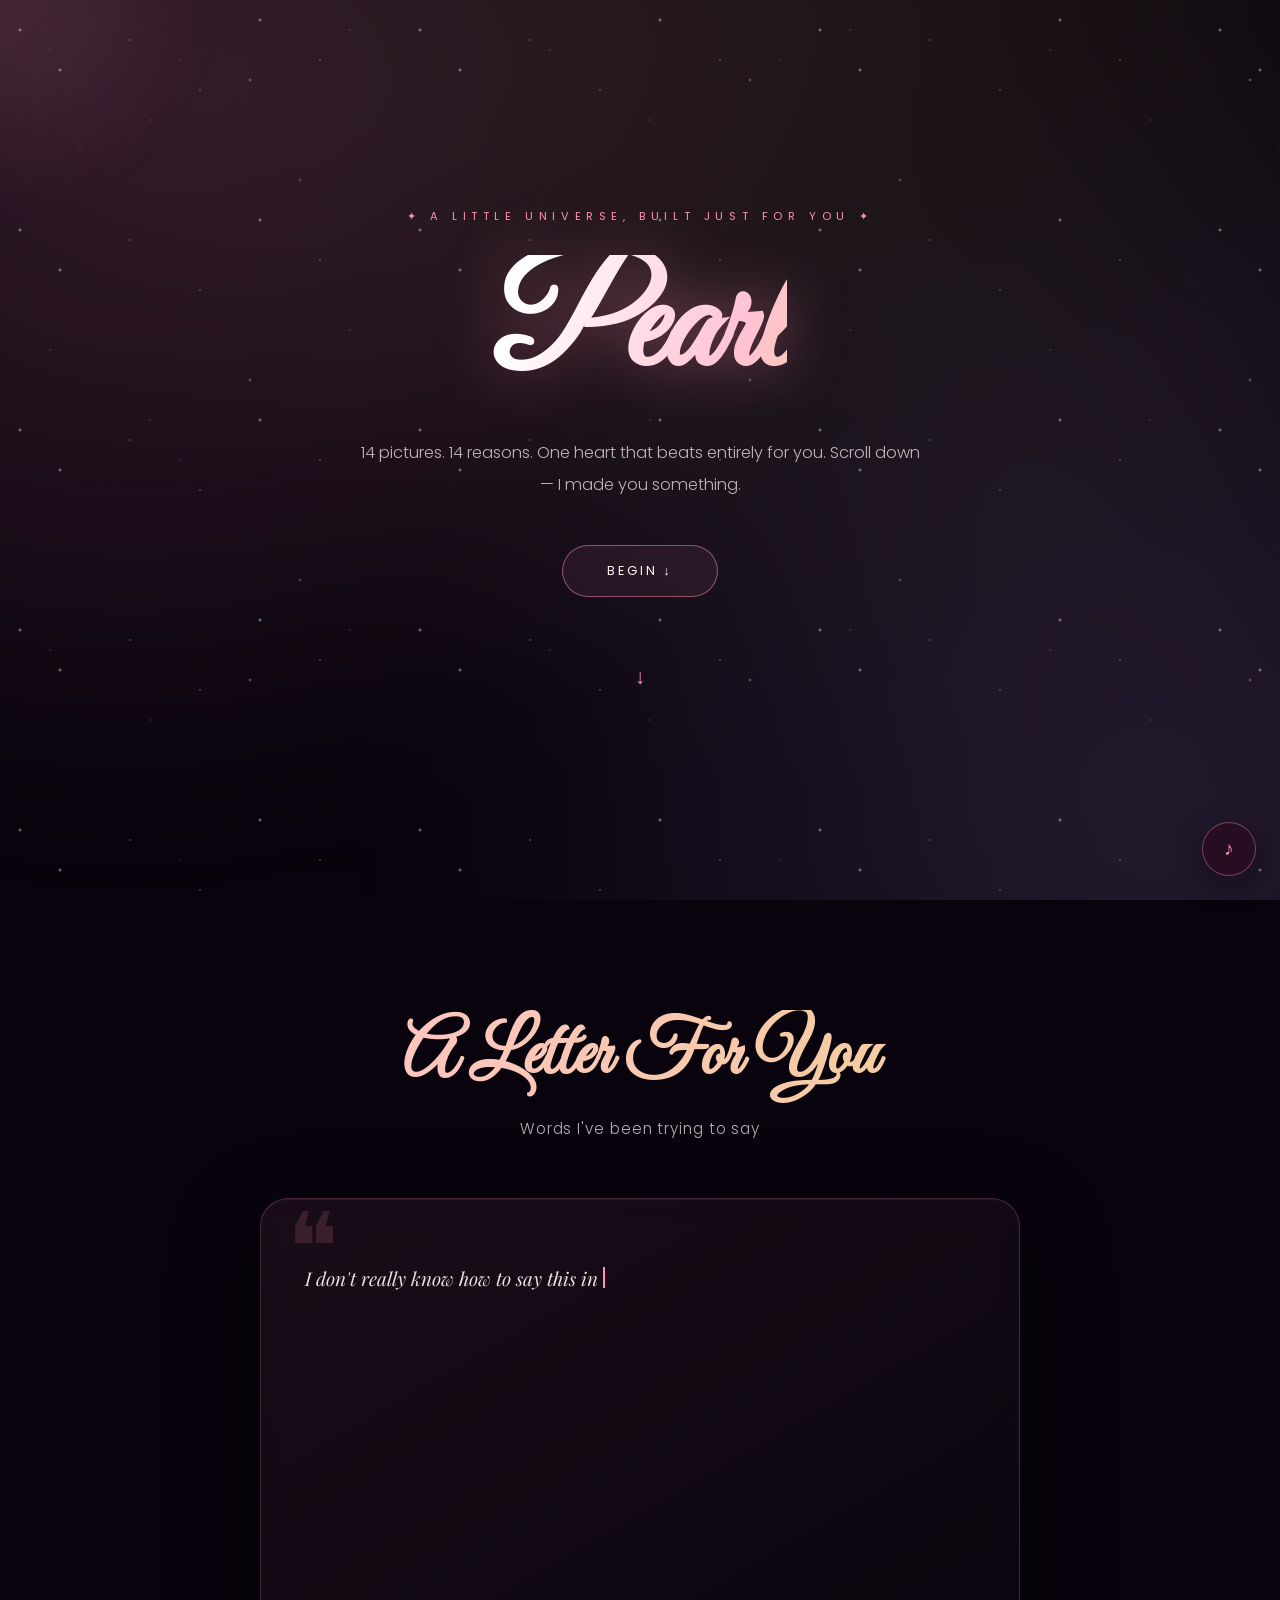
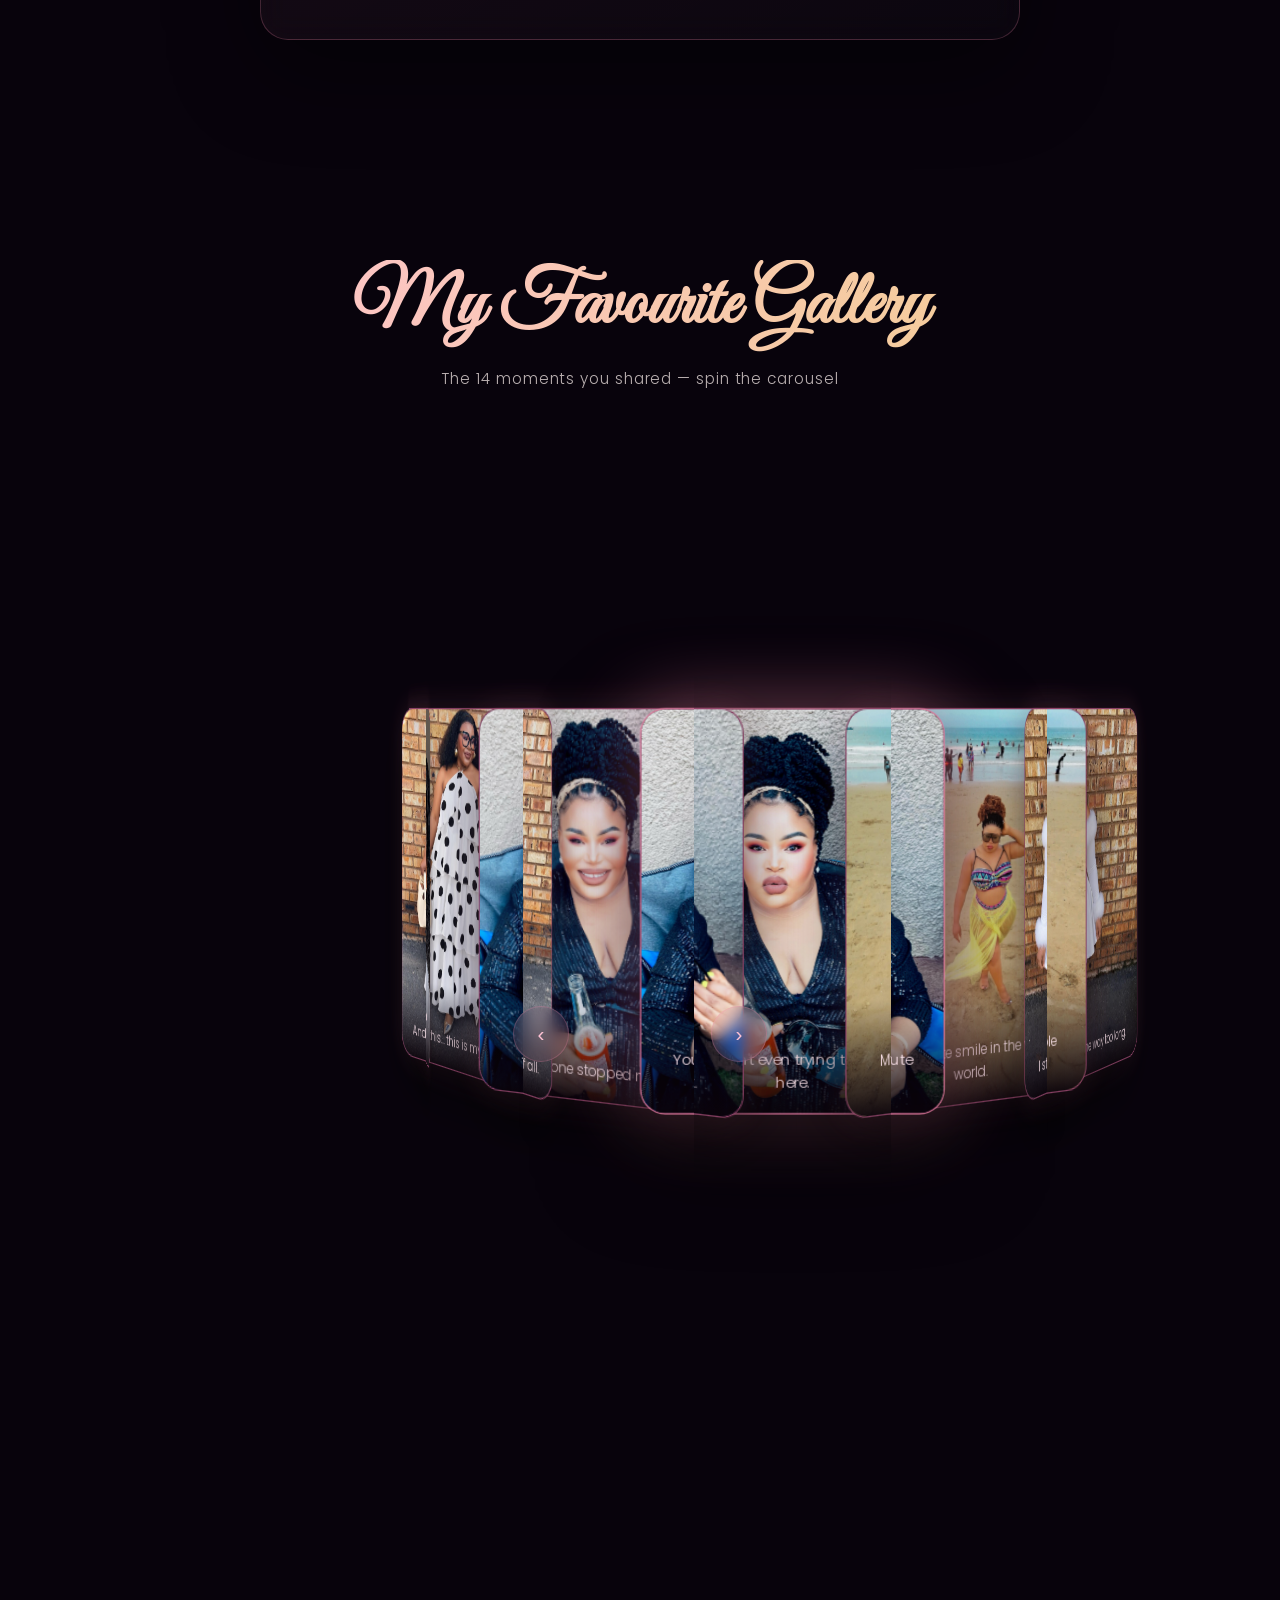
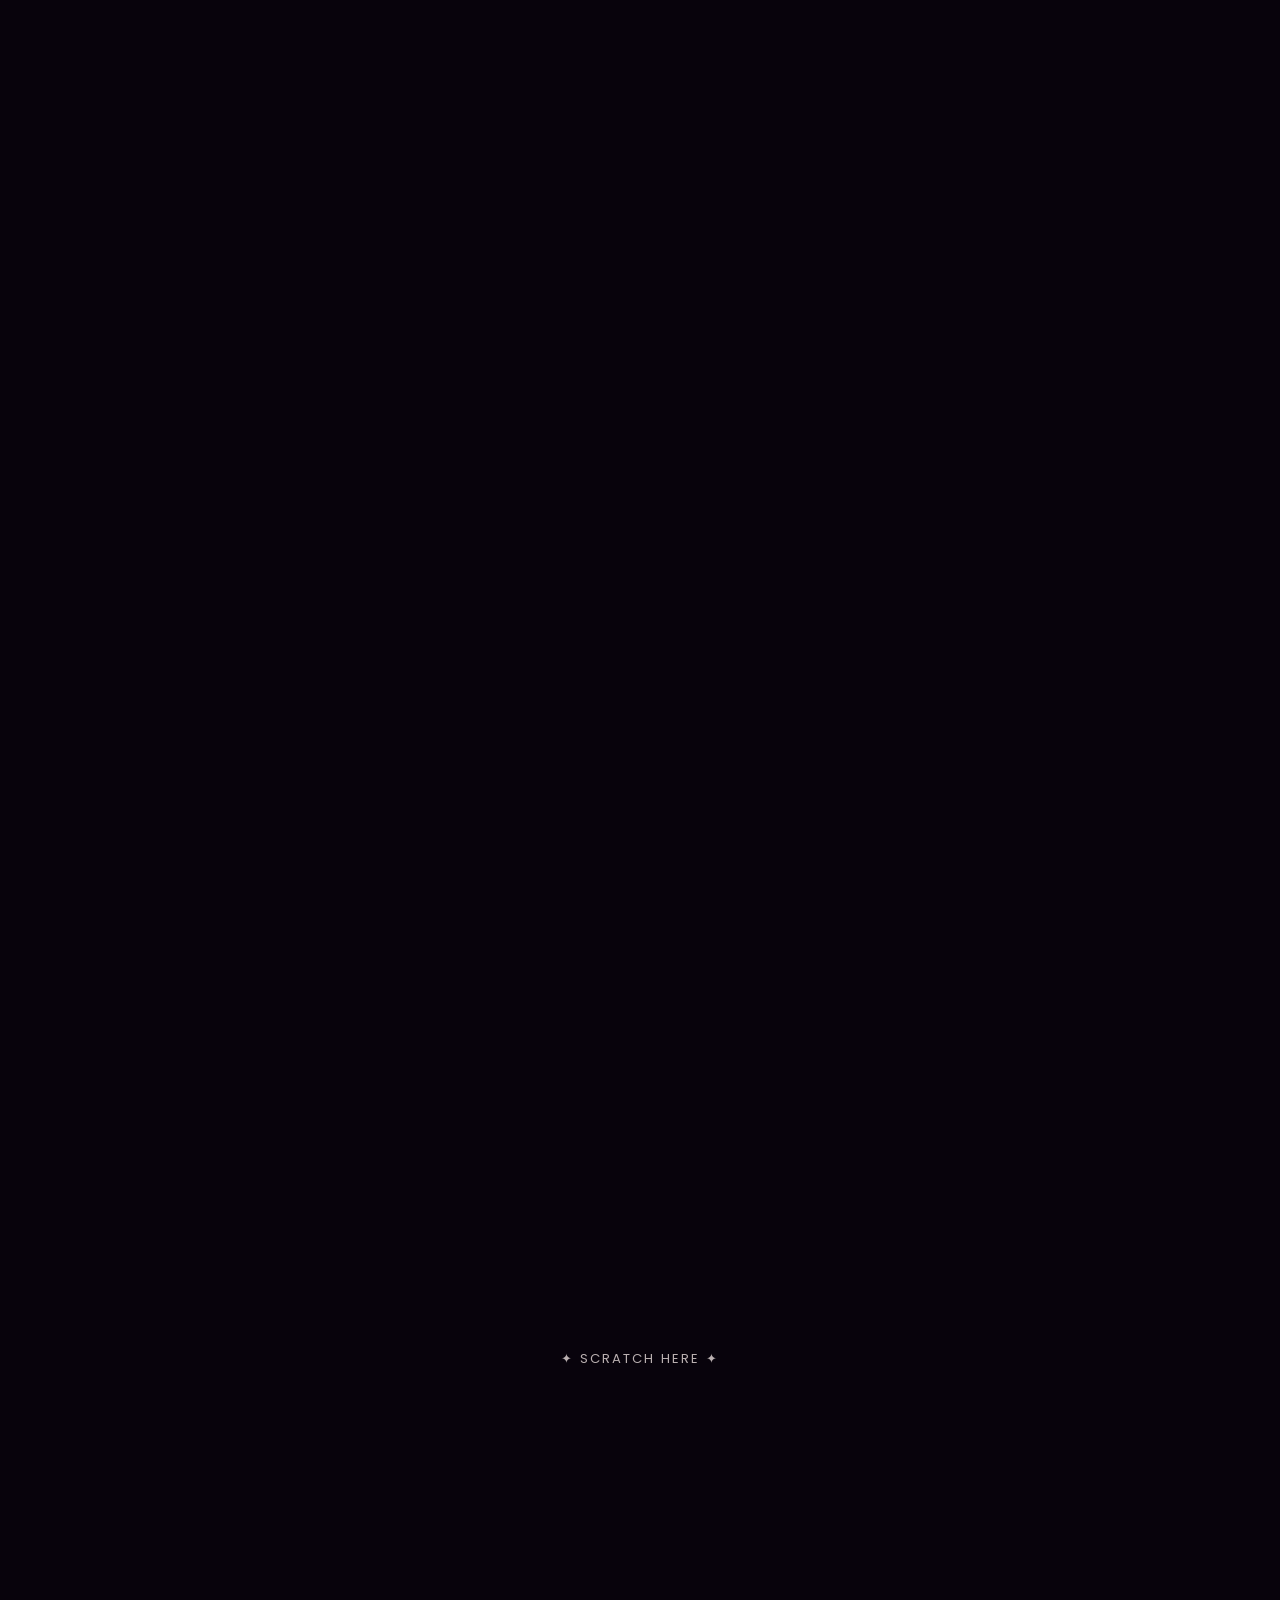
==== commit 126b3aa6: "Add files via upload" ====
--- a/index.html
+++ b/index.html
@@ -600,24 +600,24 @@
 <script>
 /* ============================================================
    ✏️  EDIT #1 — YOUR 14 PHOTOS
-   Drop your images into an "images" folder next to this file.
-   Rename them photo1.jpg … photo14.jpg, or change the paths.
+   Drop your images into the same folder as this file.
+   Rename them photo1.jpeg … photo14.jpeg, or change the paths.
    ============================================================ */
 const photos = [
-  { src:"images/photo1.jpeg",  caption:"This one stopped my heart." },
-  { src:"images/photo2.jpeg",  caption:"You weren't even trying to be cute here." },
-  { src:"images/photo3.jpeg",  caption:"My favourite smile in the whole world." },
-  { src:"images/photo4.jpeg",  caption:"I stared at this one way too long." },
-  { src:"images/photo5.jpeg",  caption:"You look like a painting here." },
-  { src:"images/photo6.jpeg",  caption:"This is the one I set as my wallpaper." },
-  { src:"images/photo7.jpeg",  caption:"How is this even real?" },
-  { src:"images/photo8.jpeg",  caption:"You + this lighting = unfair." },
-  { src:"images/photo9.jpeg",  caption:"I saved this the second you sent it." },
-  { src:"images/photo10.jpeg", caption:"You have no idea what you do to me." },
-  { src:"images/photo11.jpeg", caption:"Soft, warm, and completely you." },
-  { src:"images/photo12.jpeg", caption:"I keep coming back to this one." },
-  { src:"images/photo13.jpeg", caption:"Beautiful isn't a strong enough word." },
-  { src:"images/photo14.jpeg", caption:"And this… this is my favourite of all." }
+  { src:"photo1.jpeg",  caption:"This one stopped my heart." },
+  { src:"photo2.jpeg",  caption:"You weren't even trying to be cute here." },
+  { src:"photo3.jpeg",  caption:"My favourite smile in the whole world." },
+  { src:"photo4.jpeg",  caption:"I stared at this one way too long." },
+  { src:"photo5.jpeg",  caption:"You look like a painting here." },
+  { src:"photo6.jpeg",  caption:"This is the one I set as my wallpaper." },
+  { src:"photo7.jpeg",  caption:"How is this even real?" },
+  { src:"photo8.jpeg",  caption:"You + this lighting = unfair." },
+  { src:"photo9.jpeg",  caption:"I saved this the second you sent it." },
+  { src:"photo10.jpeg", caption:"You have no idea what you do to me." },
+  { src:"photo11.jpeg", caption:"Soft, warm, and completely you." },
+  { src:"photo12.jpeg", caption:"I keep coming back to this one." },
+  { src:"photo13.jpeg", caption:"Beautiful isn't a strong enough word." },
+  { src:"photo14.jpeg", caption:"And this… this is my favourite of all." }
 ];
 
 /* ============================================================
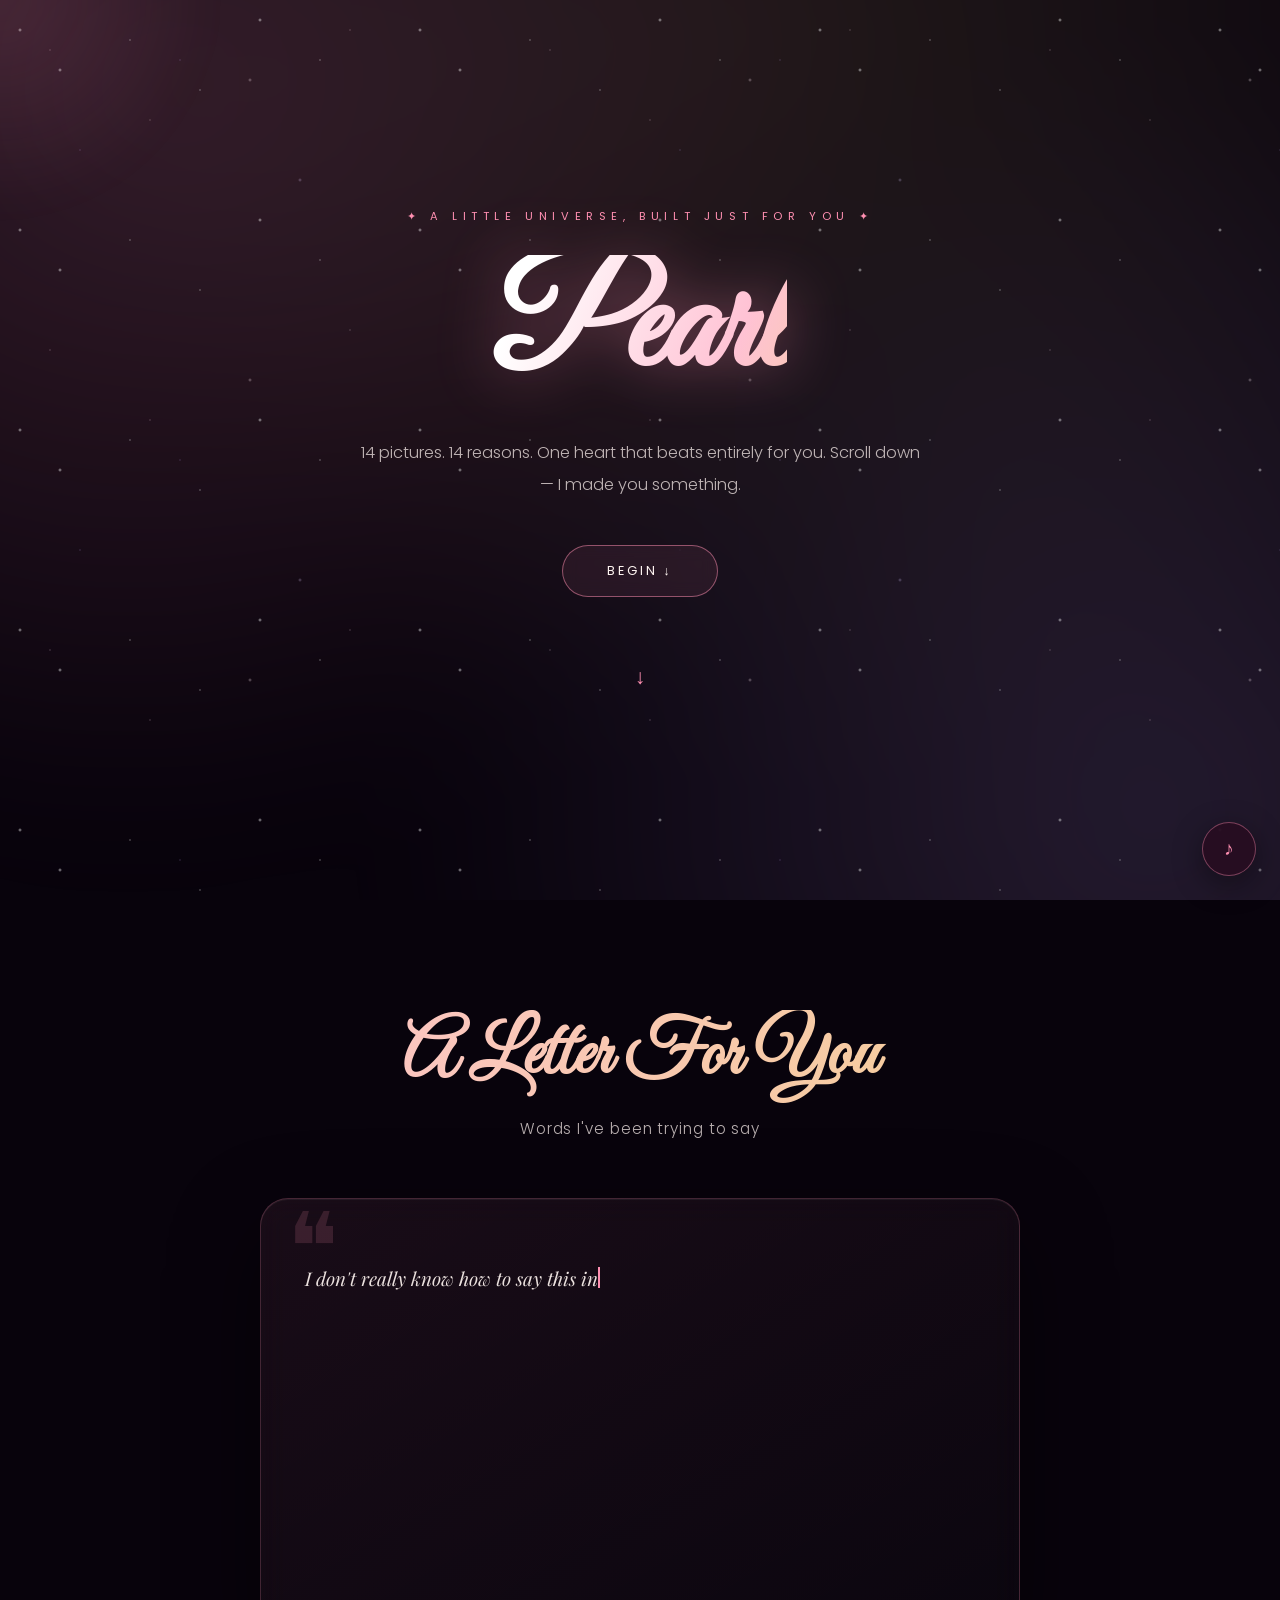
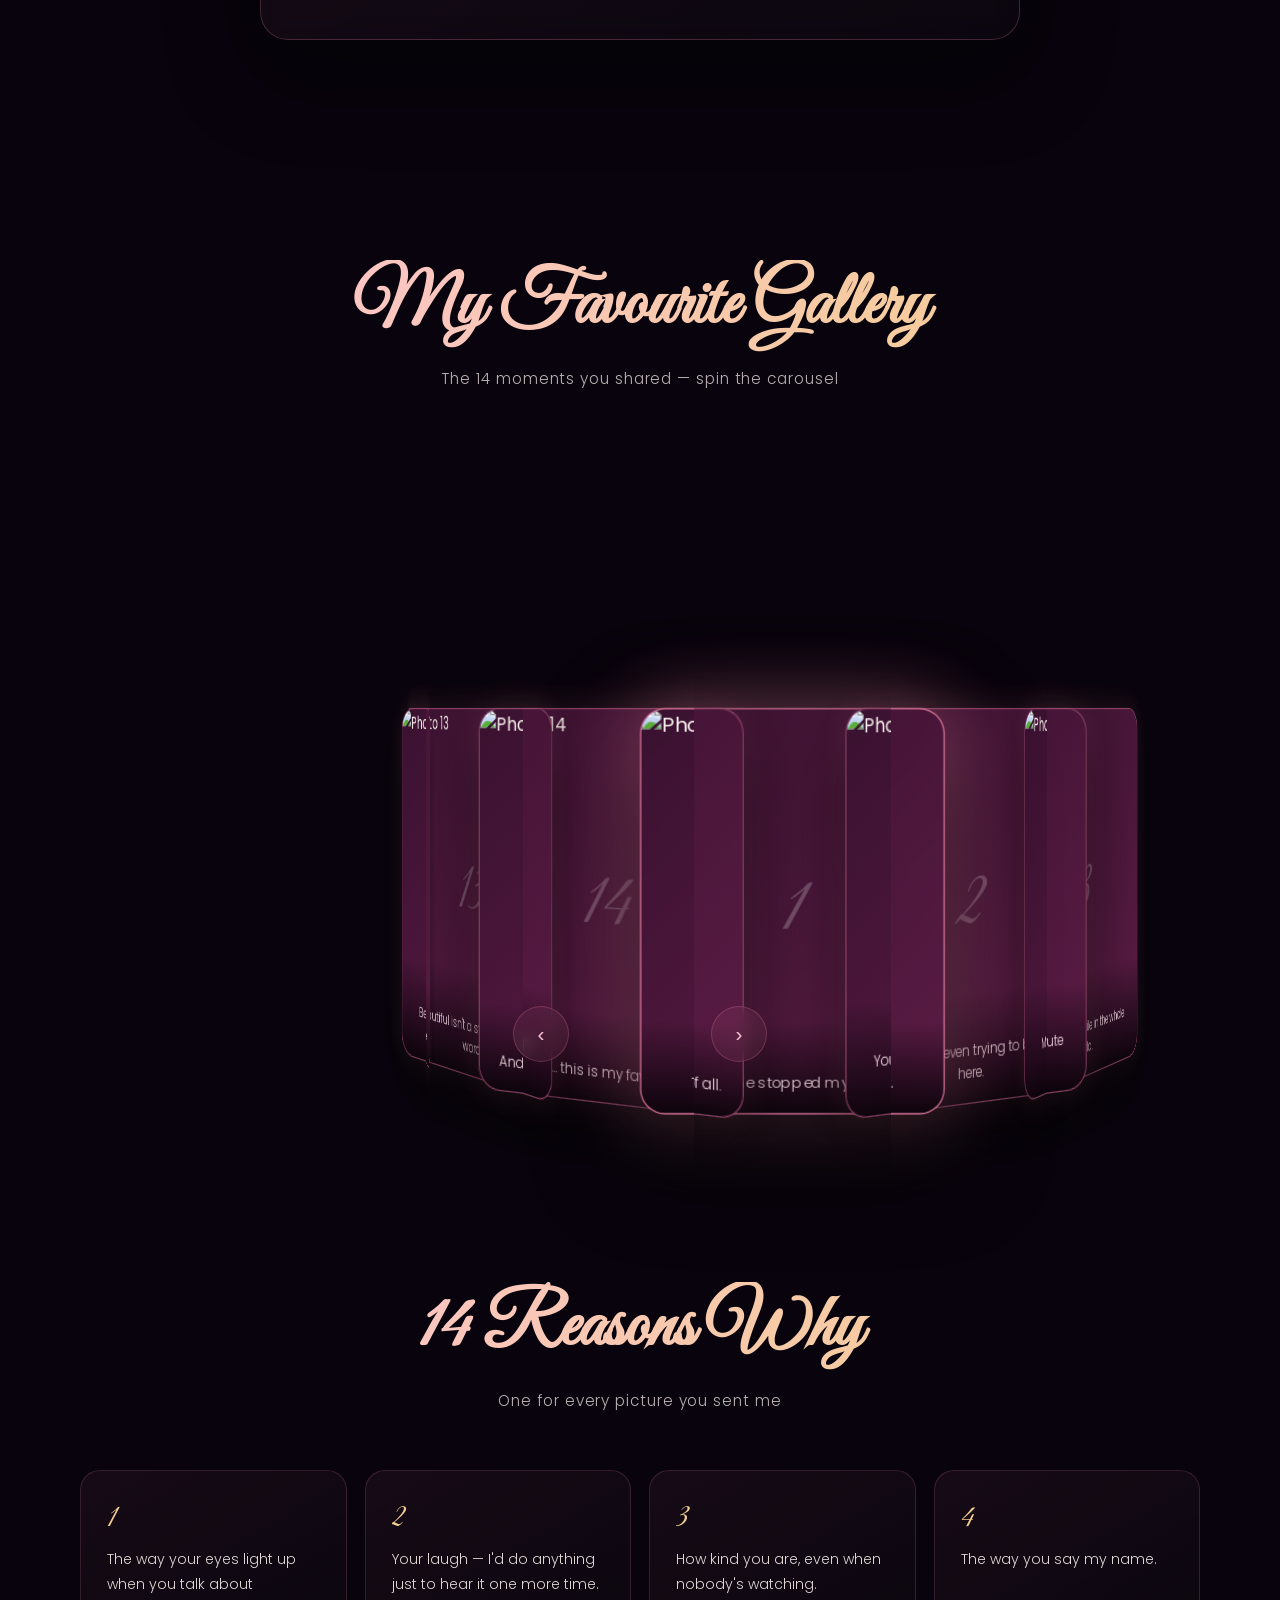
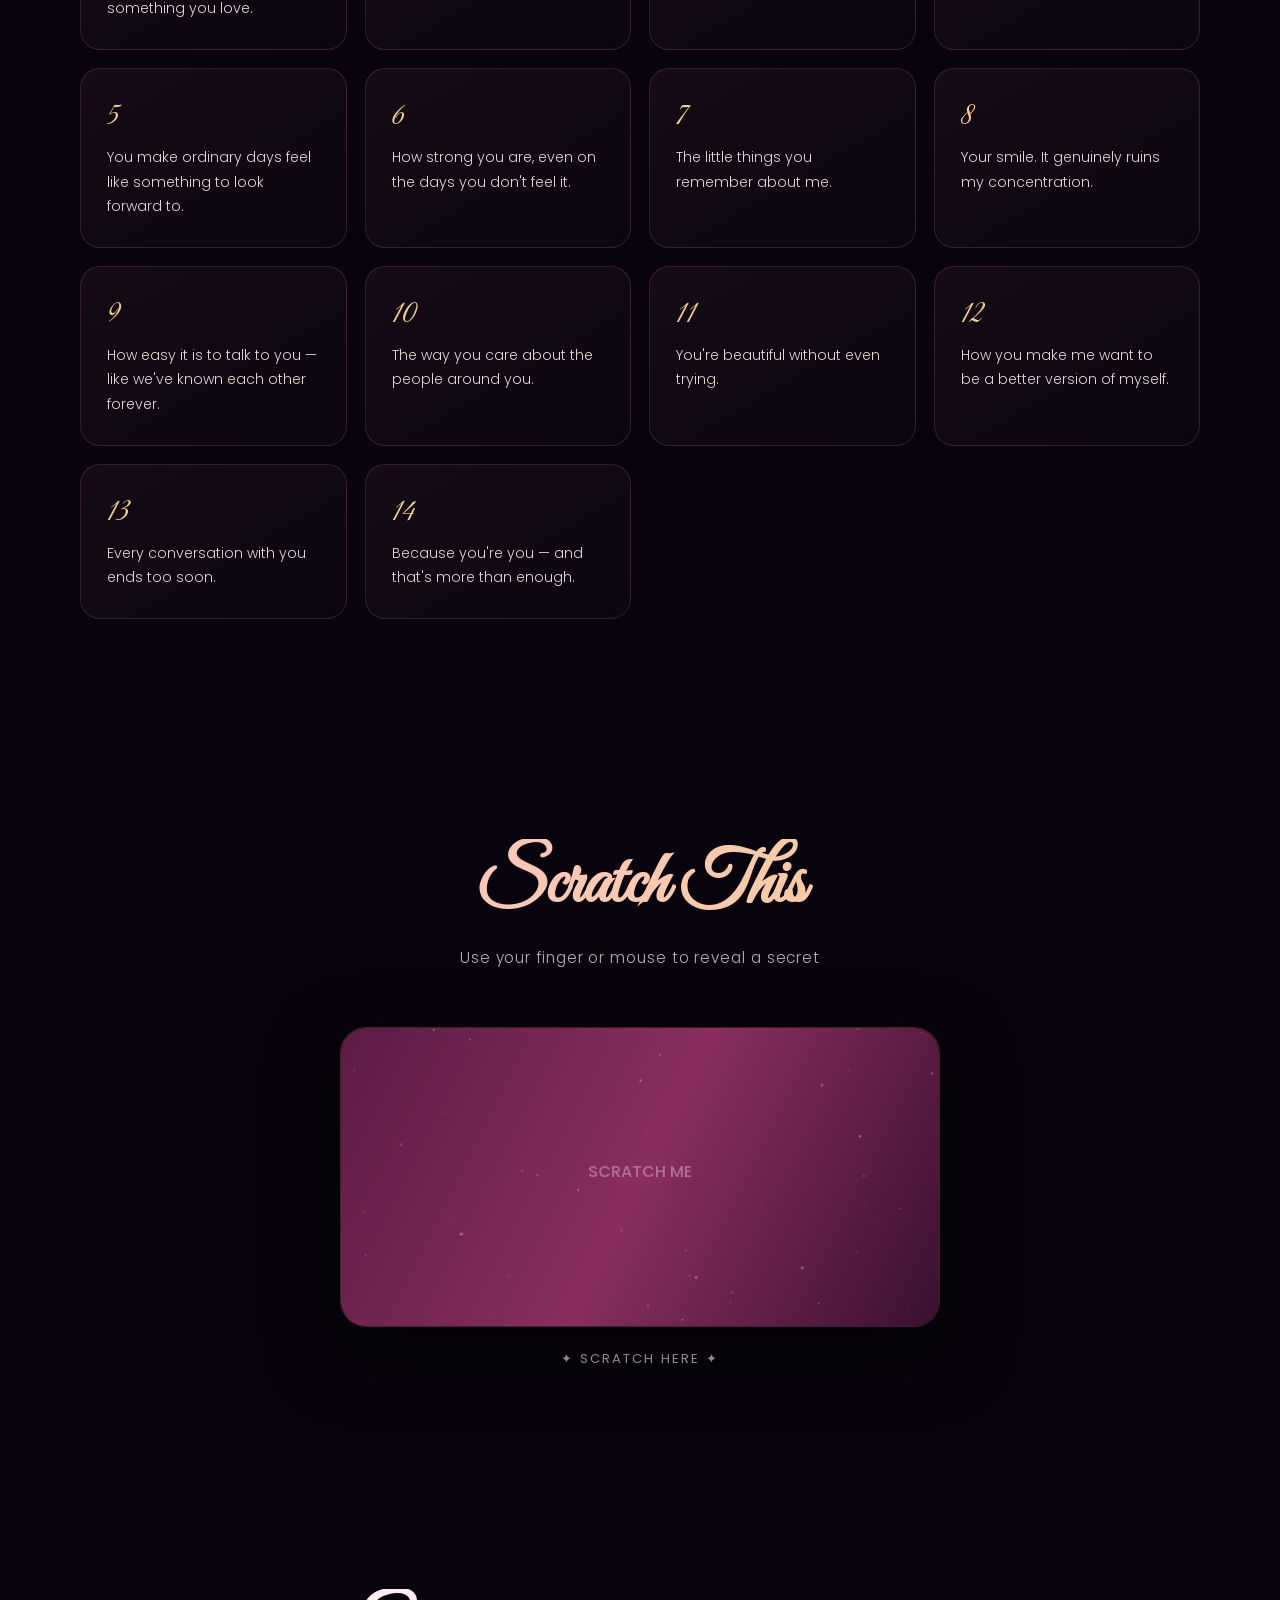
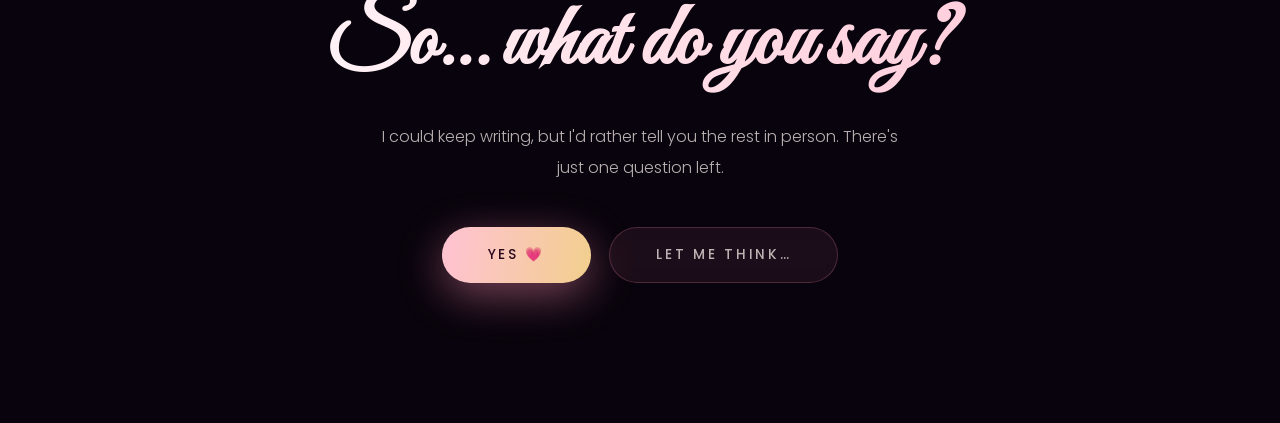
==== commit 3f8f050a: "Add files via upload" ====
--- a/index.html
+++ b/index.html
@@ -9,485 +9,11 @@
 <link rel="preconnect" href="https://fonts.gstatic.com" crossorigin>
 <link href="https://fonts.googleapis.com/css2?family=Great+Vibes&family=Playfair+Display:ital,wght@0,400;0,600;1,400&family=Poppins:wght@300;400;500;600&display=swap" rel="stylesheet">
 
-<style>
-/* ============================================================
-   🎨  THEME COLORS — change these to match her vibe
-   ============================================================ */
-:root{
-  --rose:      #ff8fb1;
-  --rose-soft: #ffc2d4;
-  --gold:      #f2cf8d;
-  --lilac:     #c9a7ff;
-  --cream:     #fdf3f0;
-  --muted:     rgba(253,243,240,.72);
-  --glass:     rgba(255,143,177,.07);
-  --line:      rgba(255,143,177,.22);
-}
-*{margin:0;padding:0;box-sizing:border-box}
-html{scroll-behavior:smooth}
-body{
-  font-family:'Poppins',sans-serif;
-  color:var(--cream);
-  overflow-x:hidden;
-  background:#08030c;
-  cursor:default;
-}
-::selection{background:var(--rose);color:#1a0713}
-::-webkit-scrollbar{width:8px}
-::-webkit-scrollbar-track{background:#0d0510}
-::-webkit-scrollbar-thumb{background:linear-gradient(var(--rose),var(--lilac));border-radius:10px}
-
-/* ============================================================
-   1. ANIMATED BACKGROUND — stars + aurora + floating hearts
-   ============================================================ */
-#bg{position:fixed;inset:0;z-index:0;overflow:hidden}
-#stars,#stars2,#stars3{position:absolute;inset:0;background-repeat:repeat}
-#stars{
-  background-image:
-    radial-gradient(2px 2px at 20px 30px, #fff, transparent),
-    radial-gradient(2px 2px at 60px 70px, #fff, transparent),
-    radial-gradient(1px 1px at 130px 40px, #fff, transparent),
-    radial-gradient(1px 1px at 200px 90px, #fff, transparent),
-    radial-gradient(2px 2px at 260px 20px, #fff, transparent),
-    radial-gradient(1px 1px at 320px 60px, #fff, transparent);
-  background-size:400px 200px;
-  animation:starDrift 200s linear infinite;
-  opacity:.6;
-}
-#stars2{
-  background-image:
-    radial-gradient(1px 1px at 50px 50px, #ffd6e6, transparent),
-    radial-gradient(1px 1px at 150px 120px, #ffd6e6, transparent),
-    radial-gradient(2px 2px at 250px 80px, #ffe9f2, transparent),
-    radial-gradient(1px 1px at 350px 30px, #ffd6e6, transparent);
-  background-size:500px 300px;
-  animation:starDrift 120s linear infinite reverse;
-  opacity:.4;
-}
-#stars3{
-  background-image:
-    radial-gradient(1px 1px at 80px 150px, #c9a7ff, transparent),
-    radial-gradient(1px 1px at 180px 60px, #c9a7ff, transparent),
-    radial-gradient(2px 2px at 300px 180px, #e0c9ff, transparent);
-  background-size:600px 400px;
-  animation:starDrift 80s linear infinite;
-  opacity:.35;
-}
-@keyframes starDrift{
-  from{background-position:0 0}
-  to{background-position:600px 600px}
-}
-.aurora{
-  position:absolute;inset:-30%;
-  background:
-    radial-gradient(circle at 25% 25%, rgba(255,143,177,.18), transparent 40%),
-    radial-gradient(circle at 75% 75%, rgba(201,167,255,.15), transparent 40%),
-    radial-gradient(circle at 60% 20%, rgba(242,207,141,.1), transparent 45%);
-  filter:blur(70px);
-  animation:auroraMove 20s ease-in-out infinite alternate;
-}
-@keyframes auroraMove{
-  0%  {transform:translate(0,0) scale(1)}
-  50% {transform:translate(-4%,-3%) scale(1.1)}
-  100%{transform:translate(4%,3%) scale(1.05)}
-}
-
-/* floating hearts */
-#heartsBg{position:absolute;inset:0;overflow:hidden;pointer-events:none}
-.heart{
-  position:absolute;bottom:-70px;opacity:0;
-  animation:floatUp linear infinite;
-  filter:drop-shadow(0 0 10px rgba(255,143,177,.6));
-}
-@keyframes floatUp{
-  0%  {transform:translateY(0) rotate(0deg) scale(.6);opacity:0}
-  10% {opacity:.9}
-  90% {opacity:.5}
-  100%{transform:translateY(-118vh) rotate(400deg) scale(1.2);opacity:0}
-}
-
-/* mouse-follow glow */
-#cursorGlow{
-  position:fixed;width:420px;height:420px;border-radius:50%;
-  background:radial-gradient(circle, rgba(255,143,177,.14), transparent 70%);
-  pointer-events:none;z-index:1;
-  transform:translate(-50%,-50%);
-  transition:transform .15s ease-out;
-  filter:blur(20px);
-}
-
-/* ============================================================
-   2. LAYOUT HELPERS
-   ============================================================ */
-section{position:relative;z-index:2;padding:110px 22px}
-.wrap{max-width:1120px;margin:0 auto}
-.center{text-align:center}
-.script{font-family:'Great Vibes',cursive;font-weight:400;line-height:1.1}
-.section-title{
-  font-family:'Great Vibes',cursive;
-  font-size:clamp(2.6rem,7vw,4.6rem);
-  background:linear-gradient(100deg,var(--rose-soft),var(--gold),var(--lilac));
-  -webkit-background-clip:text;background-clip:text;color:transparent;
-  margin-bottom:14px;
-  background-size:200% auto;
-  animation:shimmer 6s linear infinite;
-}
-@keyframes shimmer{to{background-position:200% center}}
-.section-sub{
-  color:var(--muted);font-weight:300;font-size:.95rem;
-  letter-spacing:.06em;margin-bottom:58px;
-}
-
-/* ============================================================
-   3. HERO
-   ============================================================ */
-.hero{
-  min-height:100vh;display:flex;flex-direction:column;
-  align-items:center;justify-content:center;text-align:center;
-  padding:80px 22px;position:relative;
-}
-.eyebrow{
-  font-size:.7rem;letter-spacing:.5em;text-transform:uppercase;
-  color:var(--rose);margin-bottom:30px;font-weight:400;
-  animation:fadeUp 1s .2s both;
-}
-.hero h1{
-  font-family:'Great Vibes',cursive;
-  font-size:clamp(3.6rem,15vw,9.5rem);
-  line-height:1;
-  background:linear-gradient(110deg,#fff 5%,var(--rose-soft) 35%,var(--gold) 60%,var(--lilac) 90%);
-  background-size:250% auto;
-  -webkit-background-clip:text;background-clip:text;color:transparent;
-  animation:shimmer 8s linear infinite, fadeUp 1.2s .4s both;
-  filter:drop-shadow(0 0 30px rgba(255,143,177,.4));
-}
-.hero .sub{
-  max-width:560px;margin:30px auto 44px;
-  color:var(--muted);font-weight:300;line-height:1.95;font-size:1.02rem;
-  animation:fadeUp 1.2s .7s both;
-}
-.btn{
-  display:inline-flex;align-items:center;gap:10px;
-  padding:16px 44px;border-radius:100px;
-  border:1px solid rgba(255,143,177,.5);
-  background:rgba(255,143,177,.08);
-  color:var(--cream);text-decoration:none;
-  font-size:.8rem;letter-spacing:.22em;text-transform:uppercase;
-  backdrop-filter:blur(8px);
-  transition:.45s cubic-bezier(.2,.8,.2,1);
-  animation:fadeUp 1.2s 1s both;
-  position:relative;overflow:hidden;
-}
-.btn::before{
-  content:'';position:absolute;inset:0;
-  background:linear-gradient(100deg,transparent,rgba(255,255,255,.25),transparent);
-  transform:translateX(-100%);
-  transition:.6s;
-}
-.btn:hover::before{transform:translateX(100%)}
-.btn:hover{
-  background:rgba(255,143,177,.22);
-  box-shadow:0 0 45px rgba(255,143,177,.55);
-  transform:translateY(-4px);
-  border-color:rgba(255,143,177,.9);
-}
-@keyframes fadeUp{
-  from{opacity:0;transform:translateY(30px)}
-  to  {opacity:1;transform:none}
-}
-.scroll-hint{
-  margin-top:64px;font-size:1.3rem;color:var(--rose);
-  animation:bob 1.9s ease-in-out infinite;
-}
-@keyframes bob{0%,100%{transform:translateY(0);opacity:.4}50%{transform:translateY(12px);opacity:1}}
-
-/* ============================================================
-   4. TYPEWRITER LOVE LETTER
-   ============================================================ */
-.letter{
-  max-width:760px;margin:0 auto;text-align:left;
-  padding:60px 44px;border-radius:28px;
-  border:1px solid var(--line);
-  background:linear-gradient(150deg,var(--glass),rgba(255,255,255,.015));
-  backdrop-filter:blur(14px);
-  box-shadow:0 30px 90px rgba(0,0,0,.45), inset 0 1px 0 rgba(255,255,255,.06);
-  position:relative;
-}
-.letter::before{
-  content:'❝';position:absolute;top:12px;left:26px;
-  font-family:'Great Vibes',cursive;font-size:6rem;
-  color:rgba(255,143,177,.15);line-height:1;
-}
-.letter-body{
-  font-family:'Playfair Display',serif;
-  font-style:italic;font-size:clamp(1rem,2.4vw,1.18rem);
-  line-height:2.15;color:rgba(253,243,240,.92);
-  min-height:200px;
-  white-space:pre-wrap;
-}
-.cursor{
-  display:inline-block;width:2px;height:1.1em;
-  background:var(--rose);vertical-align:-2px;
-  animation:blink 1s step-end infinite;
-}
-@keyframes blink{50%{opacity:0}}
-.signature{
-  margin-top:36px;font-family:'Great Vibes',cursive;
-  font-size:2.1rem;color:var(--rose-soft);
-  opacity:0;transition:opacity 1.2s ease .3s;
-}
-.signature.show{opacity:1}
-
-/* ============================================================
-   5. 3D CAROUSEL
-   ============================================================ */
-.carousel-stage{
-  perspective:1600px;
-  height:520px;
-  position:relative;
-  margin-top:20px;
-  user-select:none;
-}
-.carousel{
-  position:absolute;top:50%;left:50%;
-  width:240px;height:320px;
-  transform-style:preserve-3d;
-  transition:transform 1s cubic-bezier(.2,.8,.2,1);
-}
-.card3d{
-  position:absolute;inset:0;
-  border-radius:20px;overflow:hidden;
-  border:1px solid rgba(255,143,177,.35);
-  box-shadow:0 20px 60px rgba(0,0,0,.6), 0 0 30px rgba(255,143,177,.15);
-  background:linear-gradient(135deg,#3a1130,#5c1c45);
-  transition:box-shadow .5s, border-color .5s;
-  backface-visibility:hidden;
-}
-.card3d img{
-  width:100%;height:100%;object-fit:cover;display:block;
-  pointer-events:none;
-}
-.card3d .ph-num{
-  position:absolute;inset:0;display:grid;place-items:center;
-  font-family:'Great Vibes',cursive;font-size:4rem;
-  color:rgba(255,255,255,.25);
-  z-index:0;
-}
-.card3d img{position:relative;z-index:1}
-.card3d .cap{
-  position:absolute;left:0;right:0;bottom:0;z-index:2;
-  padding:40px 14px 14px;
-  background:linear-gradient(to top,rgba(10,3,10,.95),transparent);
-  font-size:.74rem;line-height:1.5;color:#ffe7ef;font-weight:300;
-  text-align:center;
-}
-.card3d.active{
-  box-shadow:0 30px 80px rgba(0,0,0,.7), 0 0 60px rgba(255,143,177,.5);
-  border-color:rgba(255,143,177,.8);
-}
-
-.carousel-controls{
-  display:flex;justify-content:center;align-items:center;gap:26px;
-  margin-top:38px;
-}
-.c-btn{
-  width:56px;height:56px;border-radius:50%;cursor:pointer;
-  border:1px solid var(--line);
-  background:rgba(255,143,177,.08);
-  color:var(--rose-soft);font-size:1.3rem;
-  display:grid;place-items:center;
-  transition:.35s;
-  backdrop-filter:blur(8px);
-}
-.c-btn:hover{
-  background:rgba(255,143,177,.3);
-  transform:scale(1.12);
-  box-shadow:0 0 30px rgba(255,143,177,.5);
-  color:#fff;
-}
-.c-counter{
-  font-family:'Great Vibes',cursive;
-  font-size:1.6rem;color:var(--rose-soft);
-  min-width:90px;text-align:center;
-}
-
-/* ============================================================
-   6. REASONS GRID
-   ============================================================ */
-.reasons{
-  display:grid;
-  grid-template-columns:repeat(auto-fill,minmax(260px,1fr));
-  gap:18px;
-}
-.reason{
-  padding:28px 26px;border-radius:20px;
-  border:1px solid rgba(255,143,177,.16);
-  background:linear-gradient(150deg,rgba(255,143,177,.06),rgba(255,255,255,.015));
-  transition:.5s cubic-bezier(.2,.8,.2,1);
-  position:relative;overflow:hidden;
-}
-.reason::after{
-  content:'';position:absolute;top:-50%;left:-50%;
-  width:200%;height:200%;
-  background:radial-gradient(circle, rgba(255,143,177,.12), transparent 60%);
-  opacity:0;transition:.5s;
-  pointer-events:none;
-}
-.reason:hover::after{opacity:1}
-.reason:hover{
-  border-color:rgba(255,143,177,.55);
-  transform:translateY(-7px) rotate(-1deg);
-  box-shadow:0 20px 44px rgba(255,90,140,.22);
-}
-.reason .num{
-  font-family:'Great Vibes',cursive;font-size:2rem;
-  background:linear-gradient(100deg,var(--gold),var(--rose-soft));
-  -webkit-background-clip:text;background-clip:text;color:transparent;
-  display:block;margin-bottom:8px;
-}
-.reason p{font-size:.88rem;line-height:1.75;color:rgba(253,243,240,.88);font-weight:300;position:relative;z-index:1}
-
-/* ============================================================
-   7. SCRATCH CARD
-   ============================================================ */
-.scratch-wrap{
-  max-width:600px;margin:0 auto;
-  position:relative;border-radius:26px;overflow:hidden;
-  border:1px solid var(--line);
-  box-shadow:0 24px 70px rgba(0,0,0,.5);
-  aspect-ratio:2/1;
-  user-select:none;
-  touch-action:none;
-}
-.scratch-reveal{
-  position:absolute;inset:0;
-  display:flex;flex-direction:column;
-  align-items:center;justify-content:center;
-  text-align:center;padding:30px;
-  background:linear-gradient(150deg,#2a0c22,#4a1636,#2a0c22);
-}
-.scratch-reveal h3{
-  font-family:'Great Vibes',cursive;
-  font-size:clamp(1.8rem,5vw,2.8rem);
-  background:linear-gradient(100deg,var(--rose-soft),var(--gold),var(--lilac));
-  -webkit-background-clip:text;background-clip:text;color:transparent;
-  margin-bottom:10px;
-}
-.scratch-reveal p{color:var(--muted);font-size:.92rem;font-weight:300;line-height:1.8;max-width:400px}
-.scratch-reveal .emoji{font-size:2.4rem;margin-bottom:12px}
-canvas#scratchCanvas{
-  position:absolute;inset:0;width:100%;height:100%;
-  cursor:crosshair;transition:opacity .8s ease;
-}
-canvas#scratchCanvas.gone{opacity:0;pointer-events:none}
-.scratch-hint{
-  text-align:center;margin-top:22px;color:var(--muted);
-  font-size:.82rem;letter-spacing:.15em;text-transform:uppercase;
-  animation:pulse 2s ease-in-out infinite;
-}
-@keyframes pulse{0%,100%{opacity:.5}50%{opacity:1}}
-
-/* ============================================================
-   8. FINALE / QUESTION
-   ============================================================ */
-.finale{text-align:center;padding-bottom:140px}
-.finale h2{
-  font-family:'Great Vibes',cursive;
-  font-size:clamp(2.8rem,9vw,5.5rem);
-  background:linear-gradient(100deg,#fff,var(--rose-soft),var(--gold));
-  background-size:200% auto;
-  -webkit-background-clip:text;background-clip:text;color:transparent;
-  margin-bottom:22px;
-  animation:shimmer 5s linear infinite;
-}
-.finale p{color:var(--muted);font-weight:300;max-width:540px;margin:0 auto 44px;line-height:1.95}
-.q-buttons{display:flex;gap:18px;justify-content:center;flex-wrap:wrap}
-.q-btn{
-  padding:17px 46px;border-radius:100px;border:none;cursor:pointer;
-  font-family:'Poppins',sans-serif;font-size:.85rem;letter-spacing:.2em;
-  text-transform:uppercase;font-weight:500;
-  transition:.4s cubic-bezier(.2,.8,.2,1);
-  position:relative;
-}
-.q-yes{
-  color:#2a0a1c;
-  background:linear-gradient(100deg,var(--rose-soft),var(--gold));
-  box-shadow:0 12px 44px rgba(255,143,177,.45);
-}
-.q-yes:hover{transform:translateY(-5px) scale(1.05);box-shadow:0 20px 60px rgba(255,143,177,.7)}
-.q-yes:active{transform:scale(.96)}
-.q-no{
-  color:var(--muted);
-  background:rgba(255,143,177,.08);
-  border:1px solid var(--line);
-  backdrop-filter:blur(8px);
-}
-.q-no:hover{background:rgba(255,143,177,.18);color:var(--cream)}
-
-.yes-response{
-  max-height:0;overflow:hidden;opacity:0;
-  transition:max-height 1s ease,opacity 1s ease,margin 1s ease;
-  font-family:'Playfair Display',serif;font-style:italic;
-  font-size:1.15rem;color:var(--rose-soft);line-height:2.1;
-}
-.yes-response.show{max-height:420px;opacity:1;margin-top:44px}
-
-/* ============================================================
-   9. CONFETTI / HEART BURST
-   ============================================================ */
-.burst{
-  position:fixed;pointer-events:none;z-index:999;
-  font-size:1.4rem;
-  animation:burst 1.7s cubic-bezier(.2,.8,.2,1) forwards;
-}
-@keyframes burst{
-  0%  {transform:translate(-50%,-50%) scale(.3) rotate(0deg);opacity:1}
-  100%{transform:translate(calc(-50% + var(--x)),calc(-50% + var(--y))) scale(1.3) rotate(var(--r));opacity:0}
-}
-
-/* ============================================================
-   10. MUSIC BUTTON
-   ============================================================ */
-#musicBtn{
-  position:fixed;bottom:24px;right:24px;z-index:90;
-  width:54px;height:54px;border-radius:50%;cursor:pointer;
-  border:1px solid rgba(255,143,177,.4);
-  background:rgba(40,12,32,.8);backdrop-filter:blur(10px);
-  color:var(--rose);font-size:1.2rem;
-  display:grid;place-items:center;transition:.35s;
-  box-shadow:0 8px 30px rgba(0,0,0,.4);
-}
-#musicBtn:hover{background:rgba(255,143,177,.3);transform:scale(1.12);color:#fff}
-#musicBtn.playing{animation:spin 4s linear infinite}
-@keyframes spin{to{transform:rotate(360deg)}}
-
-/* ============================================================
-   11. SCROLL REVEAL
-   ============================================================ */
-.reveal{opacity:0;transform:translateY(40px);transition:opacity 1s ease,transform 1s ease}
-.reveal.visible{opacity:1;transform:none}
-
-/* ============================================================
-   12. MOBILE
-   ============================================================ */
-@media(max-width:600px){
-  section{padding:80px 18px}
-  .letter{padding:44px 26px}
-  .carousel-stage{height:440px}
-  .carousel{width:200px;height:270px}
-  .reasons{grid-template-columns:1fr}
-  .q-buttons{flex-direction:column;align-items:center}
-  .q-btn{width:100%;max-width:300px}
-}
-@media (prefers-reduced-motion:reduce){
-  *{animation:none!important;transition:none!important}
-}
-</style>
+<link rel="stylesheet" href="style.css">
 </head>
 
 <body>
 
-<!-- ================= BACKGROUND LAYERS ================= -->
 <div id="bg">
   <div class="aurora"></div>
   <div id="stars"></div>
@@ -497,7 +23,6 @@
 </div>
 <div id="cursorGlow"></div>
 
-<!-- ================= HERO ================= -->
 <section class="hero">
   <p class="eyebrow">✦ A little universe, built just for you ✦</p>
   <h1>Pearl</h1>
@@ -509,7 +34,6 @@
   <div class="scroll-hint">↓</div>
 </section>
 
-<!-- ================= TYPEWRITER LOVE LETTER ================= -->
 <section id="letter">
   <div class="wrap">
     <div class="center reveal">
@@ -523,7 +47,6 @@
   </div>
 </section>
 
-<!-- ================= 3D CAROUSEL ================= -->
 <section id="gallery">
   <div class="wrap">
     <div class="center reveal">
@@ -531,7 +54,23 @@
       <p class="section-sub">The 14 moments you shared — spin the carousel</p>
     </div>
     <div class="carousel-stage reveal">
-      <div class="carousel" id="carousel"></div>
+      <div class="carousel" id="carousel">
+        <!-- ALL 14 IMAGES ARE RIGHT HERE IN THE HTML -->
+        <div class="card3d"><span class="ph-num">1</span><img src="photo1.jpeg" alt="Photo 1"><div class="cap">This one stopped my heart.</div></div>
+        <div class="card3d"><span class="ph-num">2</span><img src="photo2.jpeg" alt="Photo 2"><div class="cap">You weren't even trying to be cute here.</div></div>
+        <div class="card3d"><span class="ph-num">3</span><img src="photo3.jpeg" alt="Photo 3"><div class="cap">My favourite smile in the whole world.</div></div>
+        <div class="card3d"><span class="ph-num">4</span><img src="photo4.jpeg" alt="Photo 4"><div class="cap">I stared at this one way too long.</div></div>
+        <div class="card3d"><span class="ph-num">5</span><img src="photo5.jpeg" alt="Photo 5"><div class="cap">You look like a painting here.</div></div>
+        <div class="card3d"><span class="ph-num">6</span><img src="photo6.jpeg" alt="Photo 6"><div class="cap">This is the one I set as my wallpaper.</div></div>
+        <div class="card3d"><span class="ph-num">7</span><img src="photo7.jpeg" alt="Photo 7"><div class="cap">How is this even real?</div></div>
+        <div class="card3d"><span class="ph-num">8</span><img src="photo8.jpeg" alt="Photo 8"><div class="cap">You + this lighting = unfair.</div></div>
+        <div class="card3d"><span class="ph-num">9</span><img src="photo9.jpeg" alt="Photo 9"><div class="cap">I saved this the second you sent it.</div></div>
+        <div class="card3d"><span class="ph-num">10</span><img src="photo10.jpeg" alt="Photo 10"><div class="cap">You have no idea what you do to me.</div></div>
+        <div class="card3d"><span class="ph-num">11</span><img src="photo11.jpeg" alt="Photo 11"><div class="cap">Soft, warm, and completely you.</div></div>
+        <div class="card3d"><span class="ph-num">12</span><img src="photo12.jpeg" alt="Photo 12"><div class="cap">I keep coming back to this one.</div></div>
+        <div class="card3d"><span class="ph-num">13</span><img src="photo13.jpeg" alt="Photo 13"><div class="cap">Beautiful isn't a strong enough word.</div></div>
+        <div class="card3d"><span class="ph-num">14</span><img src="photo14.jpeg" alt="Photo 14"><div class="cap">And this… this is my favourite of all.</div></div>
+      </div>
     </div>
     <div class="carousel-controls">
       <button class="c-btn" id="cPrev" aria-label="Previous">‹</button>
@@ -541,7 +80,6 @@
   </div>
 </section>
 
-<!-- ================= 14 REASONS ================= -->
 <section id="reasons">
   <div class="wrap">
     <div class="center reveal">
@@ -552,7 +90,6 @@
   </div>
 </section>
 
-<!-- ================= SCRATCH CARD ================= -->
 <section id="scratch">
   <div class="wrap">
     <div class="center reveal">
@@ -571,7 +108,6 @@
   </div>
 </section>
 
-<!-- ================= FINALE ================= -->
 <section class="finale">
   <div class="wrap center reveal">
     <h2>So… what do you say?</h2>
@@ -591,403 +127,11 @@
   </div>
 </section>
 
-<!-- ================= MUSIC ================= -->
 <audio id="bgMusic" loop>
   <source src="music.mp3" type="audio/mpeg">
 </audio>
 <button id="musicBtn" title="Play music" aria-label="Toggle music">♪</button>
 
-<script>
-/* ============================================================
-   ✏️  EDIT #1 — YOUR 14 PHOTOS
-   Drop your images into the same folder as this file.
-   Rename them photo1.jpeg … photo14.jpeg, or change the paths.
-   ============================================================ */
-const photos = [
-  { src:"photo1.jpeg",  caption:"This one stopped my heart." },
-  { src:"photo2.jpeg",  caption:"You weren't even trying to be cute here." },
-  { src:"photo3.jpeg",  caption:"My favourite smile in the whole world." },
-  { src:"photo4.jpeg",  caption:"I stared at this one way too long." },
-  { src:"photo5.jpeg",  caption:"You look like a painting here." },
-  { src:"photo6.jpeg",  caption:"This is the one I set as my wallpaper." },
-  { src:"photo7.jpeg",  caption:"How is this even real?" },
-  { src:"photo8.jpeg",  caption:"You + this lighting = unfair." },
-  { src:"photo9.jpeg",  caption:"I saved this the second you sent it." },
-  { src:"photo10.jpeg", caption:"You have no idea what you do to me." },
-  { src:"photo11.jpeg", caption:"Soft, warm, and completely you." },
-  { src:"photo12.jpeg", caption:"I keep coming back to this one." },
-  { src:"photo13.jpeg", caption:"Beautiful isn't a strong enough word." },
-  { src:"photo14.jpeg", caption:"And this… this is my favourite of all." }
-];
-
-/* ============================================================
-   ✏️  EDIT #2 — THE LOVE LETTER (typewriter text)
-   Use \n\n for a blank line between paragraphs.
-   ============================================================ */
-const letterText =
-`I don't really know how to say this in a way that sounds as beautiful as you look, so I built a whole website instead.
-
-Every time you sent me a picture, my day got a little brighter — and I kept every single one.
-
-You have this way of making ordinary moments feel like something worth remembering. Your smile, your voice, the way you laugh at your own jokes… I notice all of it.
-
-I notice you.
-
-So here are the 14 pictures you sent me, and 14 reasons why you're my favourite person in the world.`;
-
-/* ============================================================
-   ✏️  EDIT #3 — 14 REASONS WHY YOU LIKE HER
-   ============================================================ */
-const reasons = [
-  "The way your eyes light up when you talk about something you love.",
-  "Your laugh — I'd do anything just to hear it one more time.",
-  "How kind you are, even when nobody's watching.",
-  "The way you say my name.",
-  "You make ordinary days feel like something to look forward to.",
-  "How strong you are, even on the days you don't feel it.",
-  "The little things you remember about me.",
-  "Your smile. It genuinely ruins my concentration.",
-  "How easy it is to talk to you — like we've known each other forever.",
-  "The way you care about the people around you.",
-  "You're beautiful without even trying.",
-  "How you make me want to be a better version of myself.",
-  "Every conversation with you ends too soon.",
-  "Because you're you — and that's more than enough."
-];
-
-/* ============================================================
-   ⚙️  EVERYTHING BELOW IS AUTOMATIC
-   ============================================================ */
-
-/* ---------- Floating hearts ---------- */
-const heartsBg = document.getElementById('heartsBg');
-const emojis = ['💗','💖','🤍','💕','❤️','🌸','✨','💫'];
-for (let i = 0; i < 22; i++){
-  const h = document.createElement('span');
-  h.className = 'heart';
-  h.textContent = emojis[Math.floor(Math.random() * emojis.length)];
-  h.style.left = Math.random() * 100 + 'vw';
-  h.style.fontSize = (11 + Math.random() * 20) + 'px';
-  h.style.animationDuration = (11 + Math.random() * 14) + 's';
-  h.style.animationDelay = (Math.random() * 14) + 's';
-  heartsBg.appendChild(h);
-}
-
-/* ---------- Cursor glow ---------- */
-const glow = document.getElementById('cursorGlow');
-let glowX = window.innerWidth/2, glowY = window.innerHeight/2;
-document.addEventListener('mousemove', e => {
-  glowX = e.clientX; glowY = e.clientY;
-  glow.style.transform = `translate(${glowX}px, ${glowY}px) translate(-50%,-50%)`;
-});
-document.addEventListener('touchmove', e => {
-  const t = e.touches[0];
-  glow.style.transform = `translate(${t.clientX}px, ${t.clientY}px) translate(-50%,-50%)`;
-}, {passive:true});
-
-/* ---------- Typewriter letter ---------- */
-const letterBody = document.getElementById('letterBody');
-const signature  = document.getElementById('signature');
-let typeStarted = false;
-
-function startTypewriter(){
-  if (typeStarted) return;
-  typeStarted = true;
-
-  let i = 0;
-  const cursor = document.createElement('span');
-  cursor.className = 'cursor';
-  letterBody.appendChild(cursor);
-
-  function type(){
-    if (i < letterText.length){
-      cursor.insertAdjacentText('beforebegin', letterText.charAt(i));
-      i++;
-      const delay = letterText.charAt(i-1) === '\n' ? 180 : (18 + Math.random() * 30);
-      setTimeout(type, delay);
-    } else {
-      cursor.remove();
-      signature.classList.add('show');
-    }
-  }
-  type();
-}
-
-/* ---------- Build the 3D carousel ---------- */
-const carousel = document.getElementById('carousel');
-const cCounter = document.getElementById('cCounter');
-const total    = photos.length;
-const angleStep = 360 / total;
-const radius = 340;
-let activeIndex = 0;
-
-photos.forEach((p, i) => {
-  const card = document.createElement('div');
-  card.className = 'card3d';
-  const angle = i * angleStep;
-  card.style.transform = `rotateY(${angle}deg) translateZ(${radius}px)`;
-  card.innerHTML = `
-    <span class="ph-num">${i+1}</span>
-    <img src="${p.src}" alt="Photo ${i+1}" loading="lazy"
-         onerror="this.style.display='none'">
-    <div class="cap">${p.caption}</div>`;
-  carousel.appendChild(card);
-});
-
-function updateCarousel(){
-  const rot = -activeIndex * angleStep;
-  carousel.style.transform = `rotateY(${rot}deg)`;
-  cCounter.textContent = `${activeIndex + 1} / ${total}`;
-  [...carousel.children].forEach((c, i) => {
-    c.classList.toggle('active', i === activeIndex);
-  });
-}
-function nextCard(){ activeIndex = (activeIndex + 1) % total; updateCarousel(); }
-function prevCard(){ activeIndex = (activeIndex - 1 + total) % total; updateCarousel(); }
-
-document.getElementById('cNext').onclick = nextCard;
-document.getElementById('cPrev').onclick = prevCard;
-
-/* auto-rotate carousel gently */
-let autoRotate = setInterval(nextCard, 4200);
-carousel.addEventListener('mouseenter', () => clearInterval(autoRotate));
-carousel.addEventListener('mouseleave', () => autoRotate = setInterval(nextCard, 4200));
-document.getElementById('gallery').addEventListener('touchstart', () => {
-  clearInterval(autoRotate);
-}, {passive:true});
-document.getElementById('gallery').addEventListener('touchend', () => {
-  autoRotate = setInterval(nextCard, 4200);
-}, {passive:true});
-
-/* drag / swipe to rotate */
-let dragStartX = 0, dragging = false;
-const stage = document.querySelector('.carousel-stage');
-stage.addEventListener('mousedown', e => { dragStartX = e.clientX; dragging = true; });
-window.addEventListener('mouseup', e => {
-  if (!dragging) return;
-  dragging = false;
-  const dx = e.clientX - dragStartX;
-  if (Math.abs(dx) > 40) dx > 0 ? prevCard() : nextCard();
-});
-let touchStartX = 0;
-stage.addEventListener('touchstart', e => { touchStartX = e.touches[0].clientX; }, {passive:true});
-stage.addEventListener('touchend', e => {
-  const dx = e.changedTouches[0].clientX - touchStartX;
-  if (Math.abs(dx) > 40) dx > 0 ? prevCard() : nextCard();
-}, {passive:true});
-
-updateCarousel();
-
-/* ---------- Build reasons ---------- */
-const rGrid = document.getElementById('reasonsGrid');
-reasons.forEach((r, i) => {
-  const d = document.createElement('div');
-  d.className = 'reason reveal';
-  d.innerHTML = `<span class="num">${i+1}</span><p>${r}</p>`;
-  rGrid.appendChild(d);
-});
-
-/* ---------- Scratch card ---------- */
-const canvas = document.getElementById('scratchCanvas');
-const ctx    = canvas.getContext('2d');
-const wrap   = document.getElementById('scratchWrap');
-const hint   = document.getElementById('scratchHint');
-let scratching = false, revealed = false;
-
-function sizeCanvas(){
-  const rect = wrap.getBoundingClientRect();
-  const dpr = window.devicePixelRatio || 1;
-  canvas.width  = rect.width  * dpr;
-  canvas.height = rect.height * dpr;
-  ctx.scale(dpr, dpr);
-  drawCover(rect.width, rect.height);
-}
-function drawCover(w, h){
-  const grad = ctx.createLinearGradient(0, 0, w, h);
-  grad.addColorStop(0,   '#5c1c45');
-  grad.addColorStop(0.5, '#8a2e5e');
-  grad.addColorStop(1,   '#3a1130');
-  ctx.globalCompositeOperation = 'source-over';
-  ctx.fillStyle = grad;
-  ctx.fillRect(0, 0, w, h);
-
-  /* sparkle texture */
-  for (let i = 0; i < 90; i++){
-    ctx.fillStyle = `rgba(255,255,255,${Math.random()*0.35})`;
-    ctx.beginPath();
-    ctx.arc(Math.random()*w, Math.random()*h, Math.random()*1.6, 0, Math.PI*2);
-    ctx.fill();
-  }
-  /* hint text */
-  ctx.fillStyle = 'rgba(255,255,255,.35)';
-  ctx.font = '500 16px Poppins, sans-serif';
-  ctx.textAlign = 'center';
-  ctx.fillText('SCRATCH ME', w/2, h/2);
-}
-function scratchAt(x, y){
-  const rect = canvas.getBoundingClientRect();
-  const px = x - rect.left;
-  const py = y - rect.top;
-  ctx.globalCompositeOperation = 'destination-out';
-  ctx.beginPath();
-  ctx.arc(px, py, 28, 0, Math.PI*2);
-  ctx.fill();
-}
-
-function checkRevealed(){
-  const dpr = window.devicePixelRatio || 1;
-  const data = ctx.getImageData(0, 0, canvas.width, canvas.height).data;
-  let cleared = 0;
-  for (let i = 3; i < data.length; i += 4 * 40){
-    if (data[i] < 40) cleared++;
-  }
-  const ratio = cleared / (data.length / (4*40));
-  if (ratio > 0.55 && !revealed){
-    revealed = true;
-    canvas.classList.add('gone');
-    hint.style.opacity = '0';
-    burstHearts(window.innerWidth/2, window.innerHeight/2, 20);
-  }
-}
-
-canvas.addEventListener('mousedown', e => { scratching = true; scratchAt(e.clientX, e.clientY); });
-canvas.addEventListener('mousemove', e => { if (scratching) scratchAt(e.clientX, e.clientY); });
-window.addEventListener('mouseup', () => {
-  if (scratching){ scratching = false; checkRevealed(); }
-});
-canvas.addEventListener('touchstart', e => {
-  scratching = true;
-  const t = e.touches[0];
-  scratchAt(t.clientX, t.clientY);
-  e.preventDefault();
-}, {passive:false});
-canvas.addEventListener('touchmove', e => {
-  const t = e.touches[0];
-  scratchAt(t.clientX, t.clientY);
-  e.preventDefault();
-}, {passive:false});
-canvas.addEventListener('touchend', () => {
-  scratching = false; checkRevealed();
-});
-
-window.addEventListener('resize', () => {
-  if (!revealed) sizeCanvas();
-});
-/* wait for layout, then init */
-setTimeout(sizeCanvas, 100);
-
-/* ---------- Heart burst helper ---------- */
-function burstHearts(cx, cy, count){
-  for (let i = 0; i < count; i++){
-    const s = document.createElement('span');
-    s.className = 'burst';
-    s.textContent = emojis[Math.floor(Math.random() * emojis.length)];
-    s.style.left = cx + 'px';
-    s.style.top  = cy + 'px';
-    s.style.setProperty('--x', (Math.random() - 0.5) * 800 + 'px');
-    s.style.setProperty('--y', (Math.random() - 0.5) * 800 - 100 + 'px');
-    s.style.setProperty('--r', (Math.random() - 0.5) * 720 + 'deg');
-    s.style.fontSize = (14 + Math.random() * 24) + 'px';
-    document.body.appendChild(s);
-    setTimeout(() => s.remove(), 1800);
-  }
-}
-
-/* ---------- Yes / No buttons ---------- */
-const yesBtn = document.getElementById('yesBtn');
-const noBtn  = document.getElementById('noBtn');
-const yesResponse = document.getElementById('yesResponse');
-const qButtons = document.getElementById('qButtons');
-let noCount = 0;
-const noTexts = [
-  "Let me think…",
-  "Are you sure?",
-  "Really sure?",
-  "Think again 🥺",
-  "Last chance…",
-  "Surely not?",
-  "You might regret this…",
-  "Give it another thought 💭",
-  "Are you absolutely certain?",
-  "This could be a mistake…",
-  "Have a heart 💔",
-  "Don't do this to me 😭",
-  "You're breaking my heart…",
-  "I'm gonna cry…",
-  "Please? 🥺"
-];
-
-yesBtn.addEventListener('click', e => {
-  yesResponse.classList.add('show');
-  qButtons.style.opacity = '.35';
-  qButtons.style.pointerEvents = 'none';
-  yesBtn.textContent = 'She said yes 💕';
-  const rect = yesBtn.getBoundingClientRect();
-  burstHearts(rect.left + rect.width/2, rect.top + rect.height/2, 40);
-  setTimeout(() => burstHearts(window.innerWidth/2, window.innerHeight/2, 30), 400);
-});
-
-noBtn.addEventListener('click', () => {
-  noBtn.textContent = noTexts[Math.min(noCount, noTexts.length - 1)];
-  noCount++;
-  /* shrink the no button a little each time */
-  const scale = Math.max(0.55, 1 - noCount * 0.06);
-  noBtn.style.transform = `scale(${scale})`;
-  /* grow the yes button */
-  const grow = Math.min(1.6, 1 + noCount * 0.08);
-  yesBtn.style.transform = `scale(${grow})`;
-  if (noCount >= noTexts.length){
-    noBtn.textContent = "Okay fine… yes 💗";
-    noBtn.onclick = () => yesBtn.click();
-  }
-});
-
-/* ---------- Music toggle ---------- */
-const music    = document.getElementById('bgMusic');
-const musicBtn = document.getElementById('musicBtn');
-let playing = false;
-
-musicBtn.addEventListener('click', () => {
-  if (!playing){
-    music.play().then(() => {
-      playing = true;
-      musicBtn.classList.add('playing');
-      musicBtn.textContent = '♫';
-    }).catch(() => {
-      musicBtn.textContent = '✕';
-      setTimeout(() => musicBtn.textContent = '♪', 1200);
-    });
-  } else {
-    music.pause();
-    playing = false;
-    musicBtn.classList.remove('playing');
-    musicBtn.textContent = '♪';
-  }
-});
-
-/* ---------- Scroll reveal + trigger typewriter ---------- */
-const io = new IntersectionObserver(entries => {
-  entries.forEach(e => {
-    if (e.isIntersecting){
-      e.target.classList.add('visible');
-      if (e.target.closest('#letter')) startTypewriter();
-      io.unobserve(e.target);
-    }
-  });
-}, { threshold: 0.15 });
-document.querySelectorAll('.reveal').forEach(el => io.observe(el));
-
-/* also start typing if letter is already in view on load */
-window.addEventListener('load', () => {
-  const letterRect = document.querySelector('.letter').getBoundingClientRect();
-  if (letterRect.top < window.innerHeight * 0.85) startTypewriter();
-});
-
-/* ---------- Keyboard carousel ---------- */
-document.addEventListener('keydown', e => {
-  if (e.key === 'ArrowRight') nextCard();
-  if (e.key === 'ArrowLeft')  prevCard();
-});
-</script>
+<script src="script.js"></script>
 </body>
 </html>
--- a/style.css
+++ b/style.css
@@ -0,0 +1,431 @@
+:root{
+  --rose:      #ff8fb1;
+  --rose-soft: #ffc2d4;
+  --gold:      #f2cf8d;
+  --lilac:     #c9a7ff;
+  --cream:     #fdf3f0;
+  --muted:     rgba(253,243,240,.72);
+  --glass:     rgba(255,143,177,.07);
+  --line:      rgba(255,143,177,.22);
+}
+*{margin:0;padding:0;box-sizing:border-box}
+html{scroll-behavior:smooth}
+body{
+  font-family:'Poppins',sans-serif;
+  color:var(--cream);
+  overflow-x:hidden;
+  background:#08030c;
+  cursor:default;
+}
+::selection{background:var(--rose);color:#1a0713}
+::-webkit-scrollbar{width:8px}
+::-webkit-scrollbar-track{background:#0d0510}
+::-webkit-scrollbar-thumb{background:linear-gradient(var(--rose),var(--lilac));border-radius:10px}
+
+#bg{position:fixed;inset:0;z-index:0;overflow:hidden}
+#stars,#stars2,#stars3{position:absolute;inset:0;background-repeat:repeat}
+#stars{
+  background-image:
+    radial-gradient(2px 2px at 20px 30px, #fff, transparent),
+    radial-gradient(2px 2px at 60px 70px, #fff, transparent),
+    radial-gradient(1px 1px at 130px 40px, #fff, transparent),
+    radial-gradient(1px 1px at 200px 90px, #fff, transparent),
+    radial-gradient(2px 2px at 260px 20px, #fff, transparent),
+    radial-gradient(1px 1px at 320px 60px, #fff, transparent);
+  background-size:400px 200px;
+  animation:starDrift 200s linear infinite;
+  opacity:.6;
+}
+#stars2{
+  background-image:
+    radial-gradient(1px 1px at 50px 50px, #ffd6e6, transparent),
+    radial-gradient(1px 1px at 150px 120px, #ffd6e6, transparent),
+    radial-gradient(2px 2px at 250px 80px, #ffe9f2, transparent),
+    radial-gradient(1px 1px at 350px 30px, #ffd6e6, transparent);
+  background-size:500px 300px;
+  animation:starDrift 120s linear infinite reverse;
+  opacity:.4;
+}
+#stars3{
+  background-image:
+    radial-gradient(1px 1px at 80px 150px, #c9a7ff, transparent),
+    radial-gradient(1px 1px at 180px 60px, #c9a7ff, transparent),
+    radial-gradient(2px 2px at 300px 180px, #e0c9ff, transparent);
+  background-size:600px 400px;
+  animation:starDrift 80s linear infinite;
+  opacity:.35;
+}
+@keyframes starDrift{
+  from{background-position:0 0}
+  to{background-position:600px 600px}
+}
+.aurora{
+  position:absolute;inset:-30%;
+  background:
+    radial-gradient(circle at 25% 25%, rgba(255,143,177,.18), transparent 40%),
+    radial-gradient(circle at 75% 75%, rgba(201,167,255,.15), transparent 40%),
+    radial-gradient(circle at 60% 20%, rgba(242,207,141,.1), transparent 45%);
+  filter:blur(70px);
+  animation:auroraMove 20s ease-in-out infinite alternate;
+}
+@keyframes auroraMove{
+  0%  {transform:translate(0,0) scale(1)}
+  50% {transform:translate(-4%,-3%) scale(1.1)}
+  100%{transform:translate(4%,3%) scale(1.05)}
+}
+
+#heartsBg{position:absolute;inset:0;overflow:hidden;pointer-events:none}
+.heart{
+  position:absolute;bottom:-70px;opacity:0;
+  animation:floatUp linear infinite;
+  filter:drop-shadow(0 0 10px rgba(255,143,177,.6));
+}
+@keyframes floatUp{
+  0%  {transform:translateY(0) rotate(0deg) scale(.6);opacity:0}
+  10% {opacity:.9}
+  90% {opacity:.5}
+  100%{transform:translateY(-118vh) rotate(400deg) scale(1.2);opacity:0}
+}
+
+#cursorGlow{
+  position:fixed;width:420px;height:420px;border-radius:50%;
+  background:radial-gradient(circle, rgba(255,143,177,.14), transparent 70%);
+  pointer-events:none;z-index:1;
+  transform:translate(-50%,-50%);
+  transition:transform .15s ease-out;
+  filter:blur(20px);
+}
+
+section{position:relative;z-index:2;padding:110px 22px}
+.wrap{max-width:1120px;margin:0 auto}
+.center{text-align:center}
+.script{font-family:'Great Vibes',cursive;font-weight:400;line-height:1.1}
+.section-title{
+  font-family:'Great Vibes',cursive;
+  font-size:clamp(2.6rem,7vw,4.6rem);
+  background:linear-gradient(100deg,var(--rose-soft),var(--gold),var(--lilac));
+  -webkit-background-clip:text;background-clip:text;color:transparent;
+  margin-bottom:14px;
+  background-size:200% auto;
+  animation:shimmer 6s linear infinite;
+}
+@keyframes shimmer{to{background-position:200% center}}
+.section-sub{
+  color:var(--muted);font-weight:300;font-size:.95rem;
+  letter-spacing:.06em;margin-bottom:58px;
+}
+
+.hero{
+  min-height:100vh;display:flex;flex-direction:column;
+  align-items:center;justify-content:center;text-align:center;
+  padding:80px 22px;position:relative;
+}
+.eyebrow{
+  font-size:.7rem;letter-spacing:.5em;text-transform:uppercase;
+  color:var(--rose);margin-bottom:30px;font-weight:400;
+  animation:fadeUp 1s .2s both;
+}
+.hero h1{
+  font-family:'Great Vibes',cursive;
+  font-size:clamp(3.6rem,15vw,9.5rem);
+  line-height:1;
+  background:linear-gradient(110deg,#fff 5%,var(--rose-soft) 35%,var(--gold) 60%,var(--lilac) 90%);
+  background-size:250% auto;
+  -webkit-background-clip:text;background-clip:text;color:transparent;
+  animation:shimmer 8s linear infinite, fadeUp 1.2s .4s both;
+  filter:drop-shadow(0 0 30px rgba(255,143,177,.4));
+}
+.hero .sub{
+  max-width:560px;margin:30px auto 44px;
+  color:var(--muted);font-weight:300;line-height:1.95;font-size:1.02rem;
+  animation:fadeUp 1.2s .7s both;
+}
+.btn{
+  display:inline-flex;align-items:center;gap:10px;
+  padding:16px 44px;border-radius:100px;
+  border:1px solid rgba(255,143,177,.5);
+  background:rgba(255,143,177,.08);
+  color:var(--cream);text-decoration:none;
+  font-size:.8rem;letter-spacing:.22em;text-transform:uppercase;
+  backdrop-filter:blur(8px);
+  transition:.45s cubic-bezier(.2,.8,.2,1);
+  animation:fadeUp 1.2s 1s both;
+  position:relative;overflow:hidden;
+}
+.btn::before{
+  content:'';position:absolute;inset:0;
+  background:linear-gradient(100deg,transparent,rgba(255,255,255,.25),transparent);
+  transform:translateX(-100%);
+  transition:.6s;
+}
+.btn:hover::before{transform:translateX(100%)}
+.btn:hover{
+  background:rgba(255,143,177,.22);
+  box-shadow:0 0 45px rgba(255,143,177,.55);
+  transform:translateY(-4px);
+  border-color:rgba(255,143,177,.9);
+}
+@keyframes fadeUp{
+  from{opacity:0;transform:translateY(30px)}
+  to  {opacity:1;transform:none}
+}
+.scroll-hint{
+  margin-top:64px;font-size:1.3rem;color:var(--rose);
+  animation:bob 1.9s ease-in-out infinite;
+}
+@keyframes bob{0%,100%{transform:translateY(0);opacity:.4}50%{transform:translateY(12px);opacity:1}}
+
+.letter{
+  max-width:760px;margin:0 auto;text-align:left;
+  padding:60px 44px;border-radius:28px;
+  border:1px solid var(--line);
+  background:linear-gradient(150deg,var(--glass),rgba(255,255,255,.015));
+  backdrop-filter:blur(14px);
+  box-shadow:0 30px 90px rgba(0,0,0,.45), inset 0 1px 0 rgba(255,255,255,.06);
+  position:relative;
+}
+.letter::before{
+  content:'❝';position:absolute;top:12px;left:26px;
+  font-family:'Great Vibes',cursive;font-size:6rem;
+  color:rgba(255,143,177,.15);line-height:1;
+}
+.letter-body{
+  font-family:'Playfair Display',serif;
+  font-style:italic;font-size:clamp(1rem,2.4vw,1.18rem);
+  line-height:2.15;color:rgba(253,243,240,.92);
+  min-height:200px;
+  white-space:pre-wrap;
+}
+.cursor{
+  display:inline-block;width:2px;height:1.1em;
+  background:var(--rose);vertical-align:-2px;
+  animation:blink 1s step-end infinite;
+}
+@keyframes blink{50%{opacity:0}}
+.signature{
+  margin-top:36px;font-family:'Great Vibes',cursive;
+  font-size:2.1rem;color:var(--rose-soft);
+  opacity:0;transition:opacity 1.2s ease .3s;
+}
+.signature.show{opacity:1}
+
+.carousel-stage{
+  perspective:1600px;
+  height:520px;
+  position:relative;
+  margin-top:20px;
+  user-select:none;
+}
+.carousel{
+  position:absolute;top:50%;left:50%;
+  width:240px;height:320px;
+  transform-style:preserve-3d;
+  transition:transform 1s cubic-bezier(.2,.8,.2,1);
+}
+.card3d{
+  position:absolute;inset:0;
+  border-radius:20px;overflow:hidden;
+  border:1px solid rgba(255,143,177,.35);
+  box-shadow:0 20px 60px rgba(0,0,0,.6), 0 0 30px rgba(255,143,177,.15);
+  background:linear-gradient(135deg,#3a1130,#5c1c45);
+  transition:box-shadow .5s, border-color .5s;
+  backface-visibility:hidden;
+}
+.card3d img{
+  width:100%;height:100%;object-fit:cover;display:block;
+  pointer-events:none;
+}
+.card3d .ph-num{
+  position:absolute;inset:0;display:grid;place-items:center;
+  font-family:'Great Vibes',cursive;font-size:4rem;
+  color:rgba(255,255,255,.25);
+  z-index:0;
+}
+.card3d img{position:relative;z-index:1}
+.card3d .cap{
+  position:absolute;left:0;right:0;bottom:0;z-index:2;
+  padding:40px 14px 14px;
+  background:linear-gradient(to top,rgba(10,3,10,.95),transparent);
+  font-size:.74rem;line-height:1.5;color:#ffe7ef;font-weight:300;
+  text-align:center;
+}
+.card3d.active{
+  box-shadow:0 30px 80px rgba(0,0,0,.7), 0 0 60px rgba(255,143,177,.5);
+  border-color:rgba(255,143,177,.8);
+}
+
+.carousel-controls{
+  display:flex;justify-content:center;align-items:center;gap:26px;
+  margin-top:38px;
+}
+.c-btn{
+  width:56px;height:56px;border-radius:50%;cursor:pointer;
+  border:1px solid var(--line);
+  background:rgba(255,143,177,.08);
+  color:var(--rose-soft);font-size:1.3rem;
+  display:grid;place-items:center;
+  transition:.35s;
+  backdrop-filter:blur(8px);
+}
+.c-btn:hover{
+  background:rgba(255,143,177,.3);
+  transform:scale(1.12);
+  box-shadow:0 0 30px rgba(255,143,177,.5);
+  color:#fff;
+}
+.c-counter{
+  font-family:'Great Vibes',cursive;
+  font-size:1.6rem;color:var(--rose-soft);
+  min-width:90px;text-align:center;
+}
+
+.reasons{
+  display:grid;
+  grid-template-columns:repeat(auto-fill,minmax(260px,1fr));
+  gap:18px;
+}
+.reason{
+  padding:28px 26px;border-radius:20px;
+  border:1px solid rgba(255,143,177,.16);
+  background:linear-gradient(150deg,rgba(255,143,177,.06),rgba(255,255,255,.015));
+  transition:.5s cubic-bezier(.2,.8,.2,1);
+  position:relative;overflow:hidden;
+}
+.reason::after{
+  content:'';position:absolute;top:-50%;left:-50%;
+  width:200%;height:200%;
+  background:radial-gradient(circle, rgba(255,143,177,.12), transparent 60%);
+  opacity:0;transition:.5s;
+  pointer-events:none;
+}
+.reason:hover::after{opacity:1}
+.reason:hover{
+  border-color:rgba(255,143,177,.55);
+  transform:translateY(-7px) rotate(-1deg);
+  box-shadow:0 20px 44px rgba(255,90,140,.22);
+}
+.reason .num{
+  font-family:'Great Vibes',cursive;font-size:2rem;
+  background:linear-gradient(100deg,var(--gold),var(--rose-soft));
+  -webkit-background-clip:text;background-clip:text;color:transparent;
+  display:block;margin-bottom:8px;
+}
+.reason p{font-size:.88rem;line-height:1.75;color:rgba(253,243,240,.88);font-weight:300;position:relative;z-index:1}
+
+.scratch-wrap{
+  max-width:600px;margin:0 auto;
+  position:relative;border-radius:26px;overflow:hidden;
+  border:1px solid var(--line);
+  box-shadow:0 24px 70px rgba(0,0,0,.5);
+  aspect-ratio:2/1;
+  user-select:none;
+  touch-action:none;
+}
+.scratch-reveal{
+  position:absolute;inset:0;
+  display:flex;flex-direction:column;
+  align-items:center;justify-content:center;
+  text-align:center;padding:30px;
+  background:linear-gradient(150deg,#2a0c22,#4a1636,#2a0c22);
+}
+.scratch-reveal h3{
+  font-family:'Great Vibes',cursive;
+  font-size:clamp(1.8rem,5vw,2.8rem);
+  background:linear-gradient(100deg,var(--rose-soft),var(--gold),var(--lilac));
+  -webkit-background-clip:text;background-clip:text;color:transparent;
+  margin-bottom:10px;
+}
+.scratch-reveal p{color:var(--muted);font-size:.92rem;font-weight:300;line-height:1.8;max-width:400px}
+.scratch-reveal .emoji{font-size:2.4rem;margin-bottom:12px}
+canvas#scratchCanvas{
+  position:absolute;inset:0;width:100%;height:100%;
+  cursor:crosshair;transition:opacity .8s ease;
+}
+canvas#scratchCanvas.gone{opacity:0;pointer-events:none}
+.scratch-hint{
+  text-align:center;margin-top:22px;color:var(--muted);
+  font-size:.82rem;letter-spacing:.15em;text-transform:uppercase;
+  animation:pulse 2s ease-in-out infinite;
+}
+@keyframes pulse{0%,100%{opacity:.5}50%{opacity:1}}
+
+.finale{text-align:center;padding-bottom:140px}
+.finale h2{
+  font-family:'Great Vibes',cursive;
+  font-size:clamp(2.8rem,9vw,5.5rem);
+  background:linear-gradient(100deg,#fff,var(--rose-soft),var(--gold));
+  background-size:200% auto;
+  -webkit-background-clip:text;background-clip:text;color:transparent;
+  margin-bottom:22px;
+  animation:shimmer 5s linear infinite;
+}
+.finale p{color:var(--muted);font-weight:300;max-width:540px;margin:0 auto 44px;line-height:1.95}
+.q-buttons{display:flex;gap:18px;justify-content:center;flex-wrap:wrap}
+.q-btn{
+  padding:17px 46px;border-radius:100px;border:none;cursor:pointer;
+  font-family:'Poppins',sans-serif;font-size:.85rem;letter-spacing:.2em;
+  text-transform:uppercase;font-weight:500;
+  transition:.4s cubic-bezier(.2,.8,.2,1);
+  position:relative;
+}
+.q-yes{
+  color:#2a0a1c;
+  background:linear-gradient(100deg,var(--rose-soft),var(--gold));
+  box-shadow:0 12px 44px rgba(255,143,177,.45);
+}
+.q-yes:hover{transform:translateY(-5px) scale(1.05);box-shadow:0 20px 60px rgba(255,143,177,.7)}
+.q-yes:active{transform:scale(.96)}
+.q-no{
+  color:var(--muted);
+  background:rgba(255,143,177,.08);
+  border:1px solid var(--line);
+  backdrop-filter:blur(8px);
+}
+.q-no:hover{background:rgba(255,143,177,.18);color:var(--cream)}
+
+.yes-response{
+  max-height:0;overflow:hidden;opacity:0;
+  transition:max-height 1s ease,opacity 1s ease,margin 1s ease;
+  font-family:'Playfair Display',serif;font-style:italic;
+  font-size:1.15rem;color:var(--rose-soft);line-height:2.1;
+}
+.yes-response.show{max-height:420px;opacity:1;margin-top:44px}
+
+.burst{
+  position:fixed;pointer-events:none;z-index:999;
+  font-size:1.4rem;
+  animation:burst 1.7s cubic-bezier(.2,.8,.2,1) forwards;
+}
+@keyframes burst{
+  0%  {transform:translate(-50%,-50%) scale(.3) rotate(0deg);opacity:1}
+  100%{transform:translate(calc(-50% + var(--x)),calc(-50% + var(--y))) scale(1.3) rotate(var(--r));opacity:0}
+}
+
+#musicBtn{
+  position:fixed;bottom:24px;right:24px;z-index:90;
+  width:54px;height:54px;border-radius:50%;cursor:pointer;
+  border:1px solid rgba(255,143,177,.4);
+  background:rgba(40,12,32,.8);backdrop-filter:blur(10px);
+  color:var(--rose);font-size:1.2rem;
+  display:grid;place-items:center;transition:.35s;
+  box-shadow:0 8px 30px rgba(0,0,0,.4);
+}
+#musicBtn:hover{background:rgba(255,143,177,.3);transform:scale(1.12);color:#fff}
+#musicBtn.playing{animation:spin 4s linear infinite}
+@keyframes spin{to{transform:rotate(360deg)}}
+
+.reveal{opacity:0;transform:translateY(40px);transition:opacity 1s ease,transform 1s ease}
+.reveal.visible{opacity:1;transform:none}
+
+@media(max-width:600px){
+  section{padding:80px 18px}
+  .letter{padding:44px 26px}
+  .carousel-stage{height:440px}
+  .carousel{width:200px;height:270px}
+  .reasons{grid-template-columns:1fr}
+  .q-buttons{flex-direction:column;align-items:center}
+  .q-btn{width:100%;max-width:300px}
+}
+@media (prefers-reduced-motion:reduce){
+  *{animation:none!important;transition:none!important}
+}
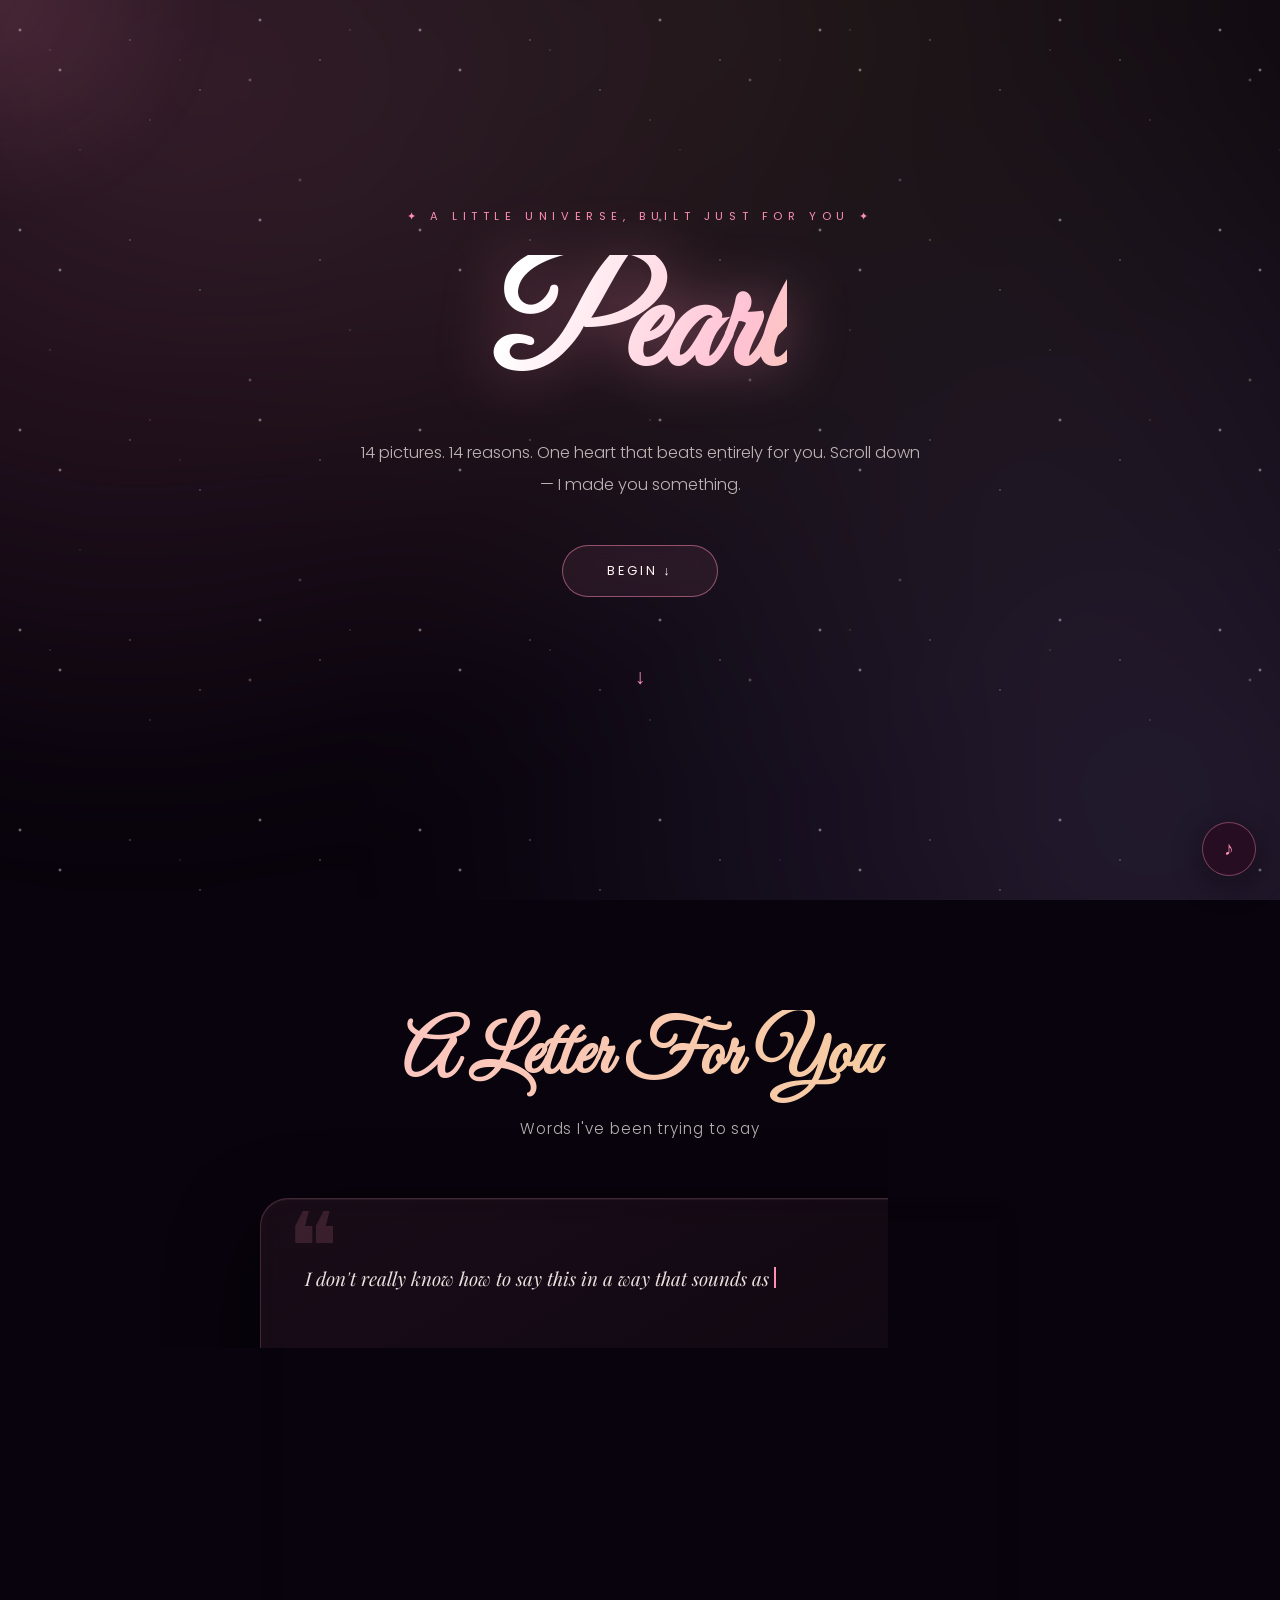
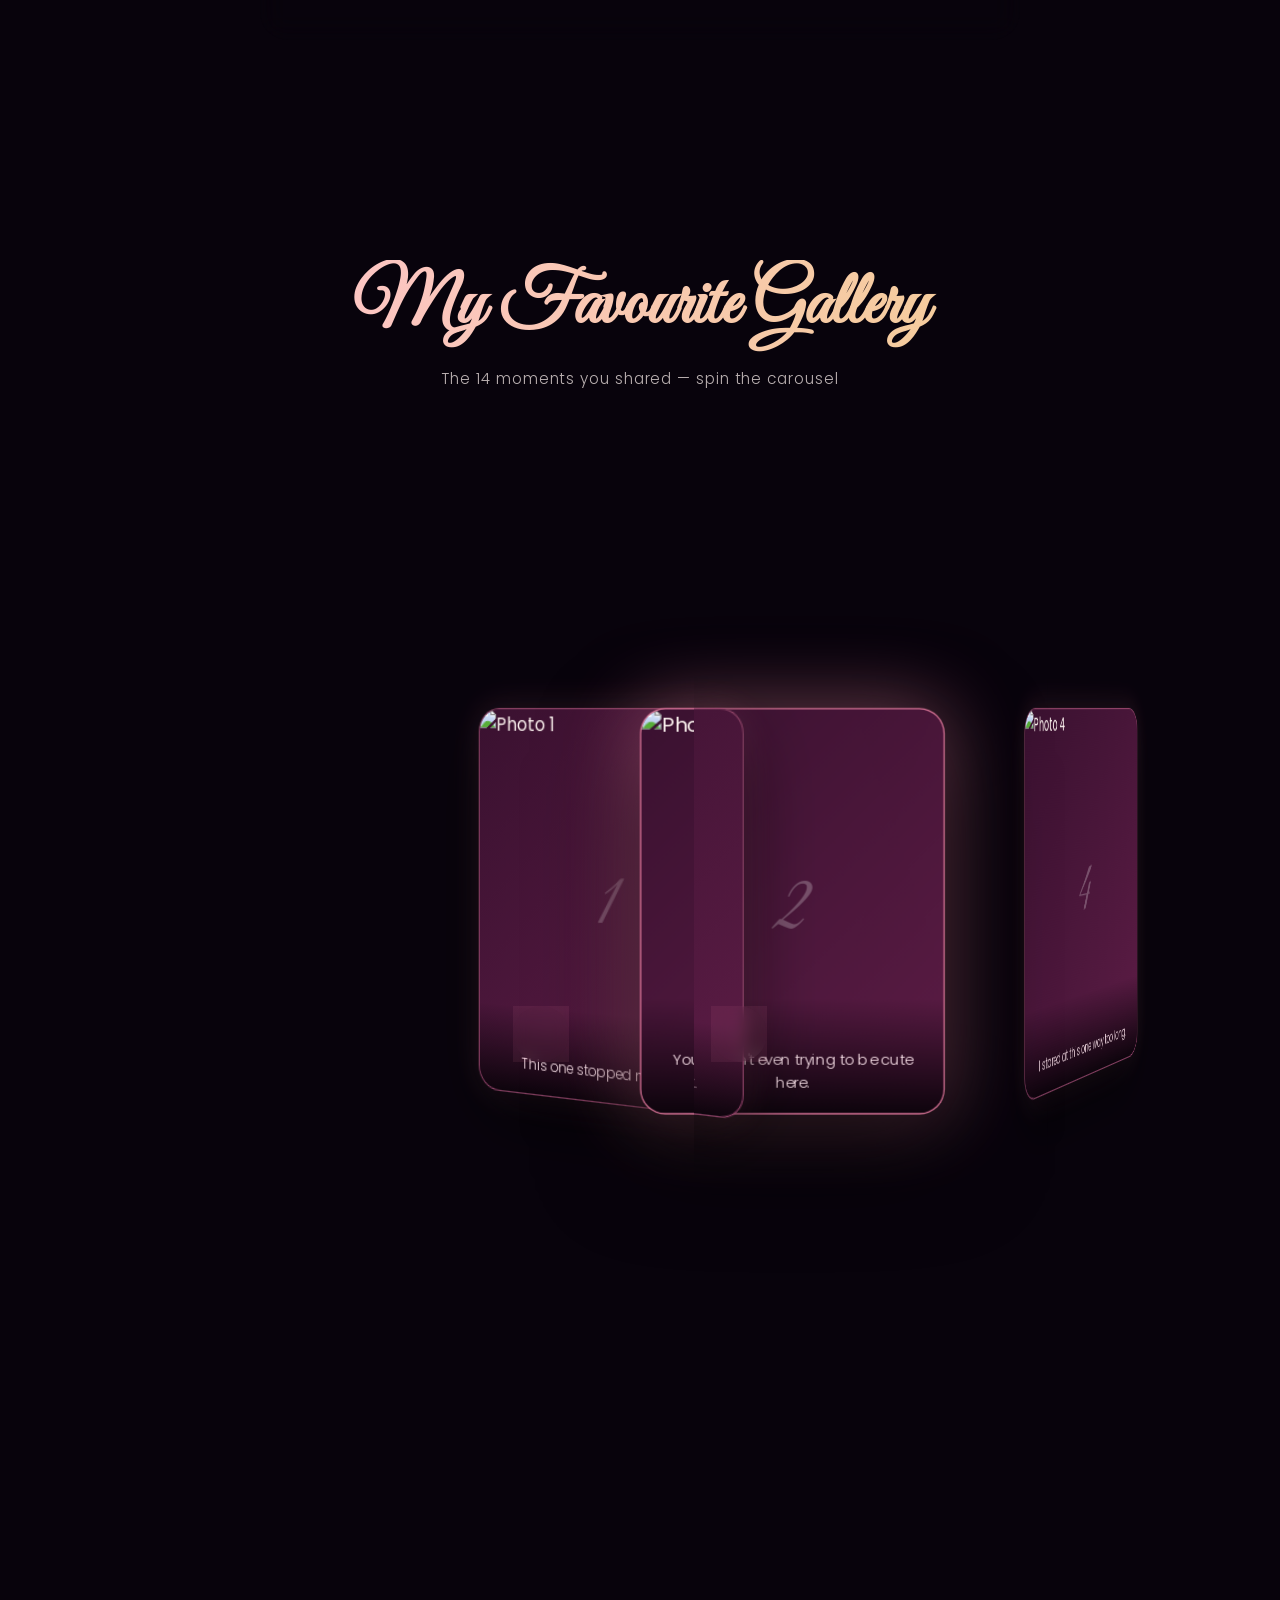
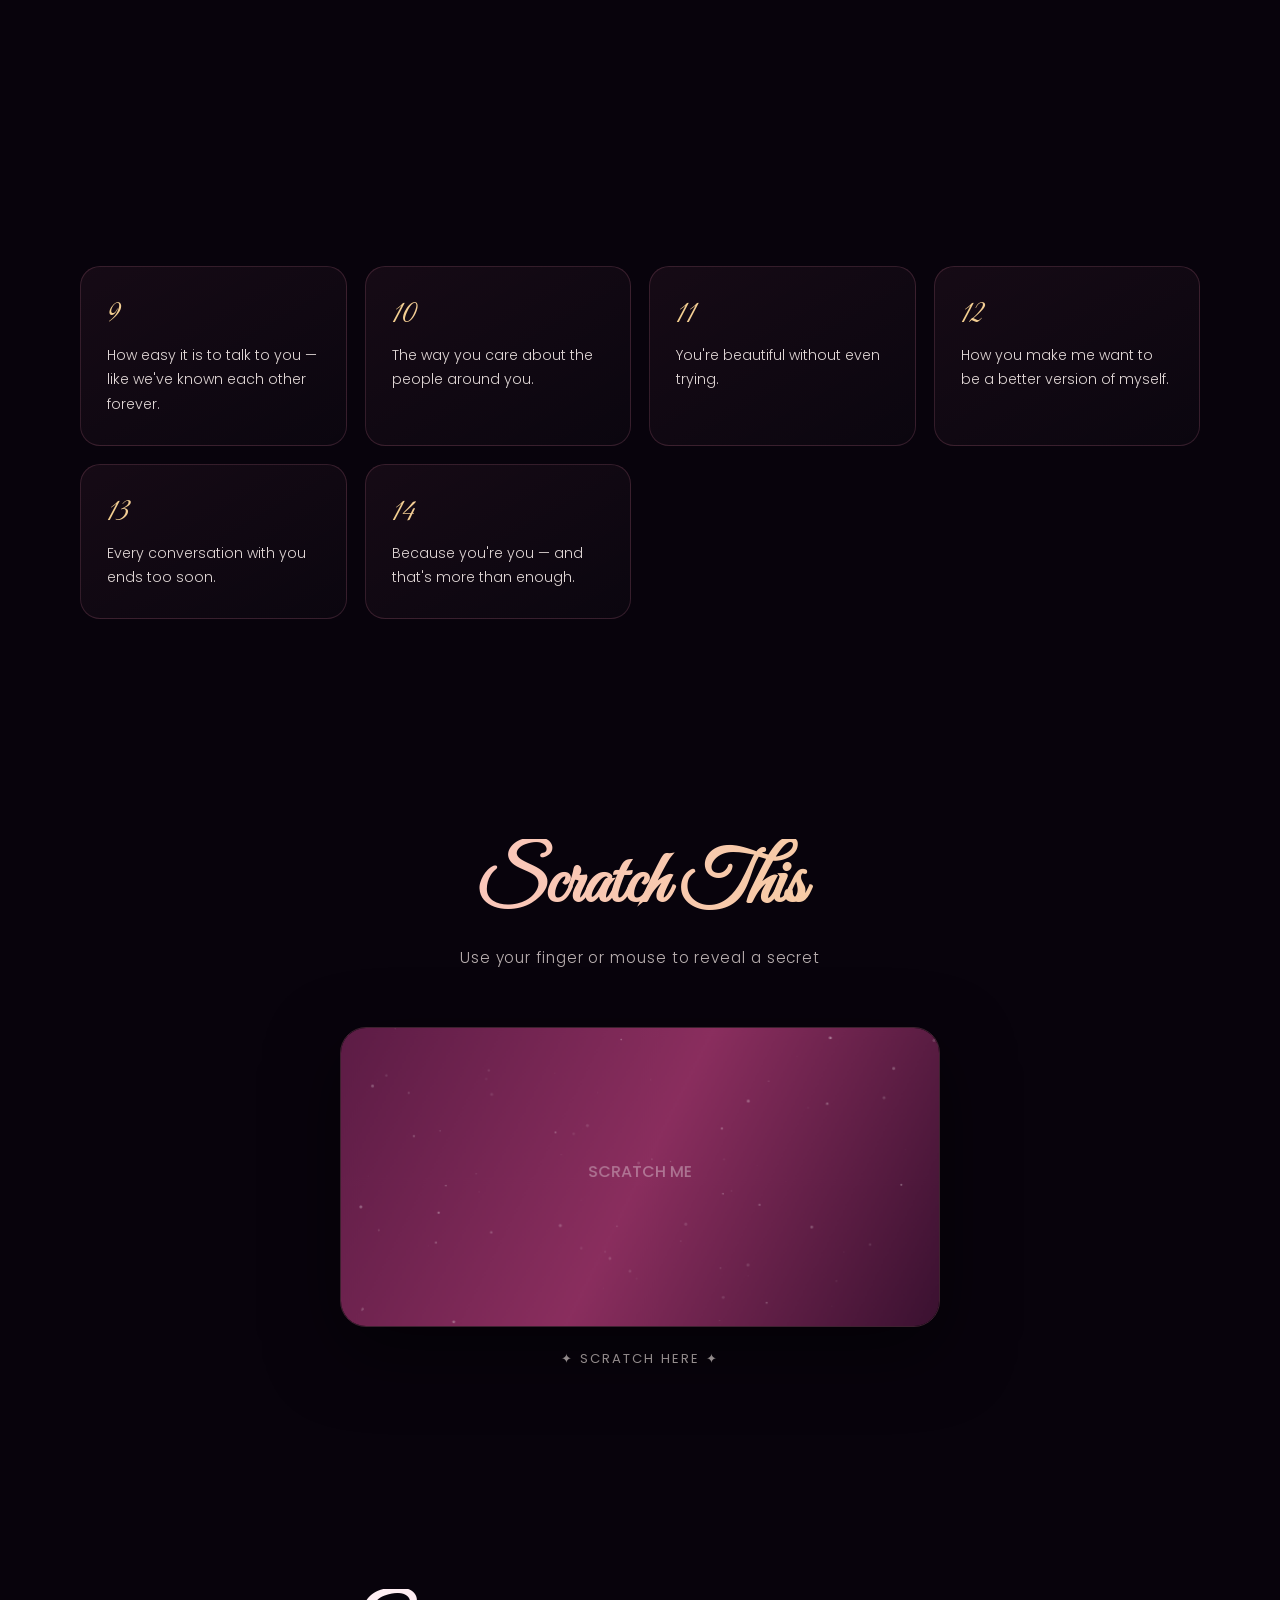
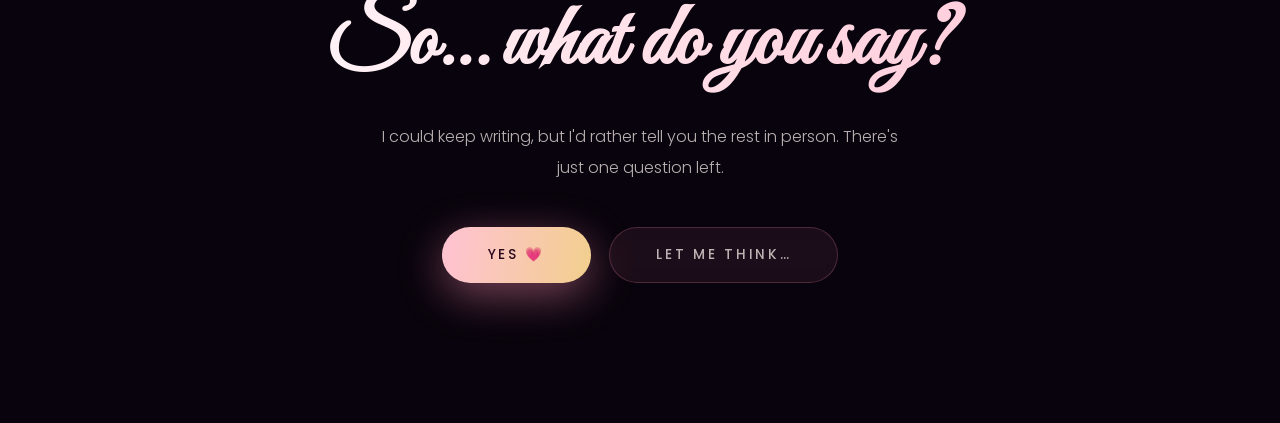
==== commit 0ece2543: "Add files via upload" ====
--- a/index.html
+++ b/index.html
@@ -55,21 +55,21 @@
     </div>
     <div class="carousel-stage reveal">
       <div class="carousel" id="carousel">
-        <!-- ALL 14 IMAGES ARE RIGHT HERE IN THE HTML -->
-        <div class="card3d"><span class="ph-num">1</span><img src="photo1.jpeg" alt="Photo 1"><div class="cap">This one stopped my heart.</div></div>
-        <div class="card3d"><span class="ph-num">2</span><img src="photo2.jpeg" alt="Photo 2"><div class="cap">You weren't even trying to be cute here.</div></div>
-        <div class="card3d"><span class="ph-num">3</span><img src="photo3.jpeg" alt="Photo 3"><div class="cap">My favourite smile in the whole world.</div></div>
-        <div class="card3d"><span class="ph-num">4</span><img src="photo4.jpeg" alt="Photo 4"><div class="cap">I stared at this one way too long.</div></div>
-        <div class="card3d"><span class="ph-num">5</span><img src="photo5.jpeg" alt="Photo 5"><div class="cap">You look like a painting here.</div></div>
-        <div class="card3d"><span class="ph-num">6</span><img src="photo6.jpeg" alt="Photo 6"><div class="cap">This is the one I set as my wallpaper.</div></div>
-        <div class="card3d"><span class="ph-num">7</span><img src="photo7.jpeg" alt="Photo 7"><div class="cap">How is this even real?</div></div>
-        <div class="card3d"><span class="ph-num">8</span><img src="photo8.jpeg" alt="Photo 8"><div class="cap">You + this lighting = unfair.</div></div>
-        <div class="card3d"><span class="ph-num">9</span><img src="photo9.jpeg" alt="Photo 9"><div class="cap">I saved this the second you sent it.</div></div>
-        <div class="card3d"><span class="ph-num">10</span><img src="photo10.jpeg" alt="Photo 10"><div class="cap">You have no idea what you do to me.</div></div>
-        <div class="card3d"><span class="ph-num">11</span><img src="photo11.jpeg" alt="Photo 11"><div class="cap">Soft, warm, and completely you.</div></div>
-        <div class="card3d"><span class="ph-num">12</span><img src="photo12.jpeg" alt="Photo 12"><div class="cap">I keep coming back to this one.</div></div>
-        <div class="card3d"><span class="ph-num">13</span><img src="photo13.jpeg" alt="Photo 13"><div class="cap">Beautiful isn't a strong enough word.</div></div>
-        <div class="card3d"><span class="ph-num">14</span><img src="photo14.jpeg" alt="Photo 14"><div class="cap">And this… this is my favourite of all.</div></div>
+        <!-- ALL 14 IMAGES ARE NOW LOOKING INSIDE THE "images/" FOLDER -->
+        <div class="card3d"><span class="ph-num">1</span><img src="images/photo1.jpeg" alt="Photo 1"><div class="cap">This one stopped my heart.</div></div>
+        <div class="card3d"><span class="ph-num">2</span><img src="images/photo2.jpeg" alt="Photo 2"><div class="cap">You weren't even trying to be cute here.</div></div>
+        <div class="card3d"><span class="ph-num">3</span><img src="images/photo3.jpeg" alt="Photo 3"><div class="cap">My favourite smile in the whole world.</div></div>
+        <div class="card3d"><span class="ph-num">4</span><img src="images/photo4.jpeg" alt="Photo 4"><div class="cap">I stared at this one way too long.</div></div>
+        <div class="card3d"><span class="ph-num">5</span><img src="images/photo5.jpeg" alt="Photo 5"><div class="cap">You look like a painting here.</div></div>
+        <div class="card3d"><span class="ph-num">6</span><img src="images/photo6.jpeg" alt="Photo 6"><div class="cap">This is the one I set as my wallpaper.</div></div>
+        <div class="card3d"><span class="ph-num">7</span><img src="images/photo7.jpeg" alt="Photo 7"><div class="cap">How is this even real?</div></div>
+        <div class="card3d"><span class="ph-num">8</span><img src="images/photo8.jpeg" alt="Photo 8"><div class="cap">You + this lighting = unfair.</div></div>
+        <div class="card3d"><span class="ph-num">9</span><img src="images/photo9.jpeg" alt="Photo 9"><div class="cap">I saved this the second you sent it.</div></div>
+        <div class="card3d"><span class="ph-num">10</span><img src="images/photo10.jpeg" alt="Photo 10"><div class="cap">You have no idea what you do to me.</div></div>
+        <div class="card3d"><span class="ph-num">11</span><img src="images/photo11.jpeg" alt="Photo 11"><div class="cap">Soft, warm, and completely you.</div></div>
+        <div class="card3d"><span class="ph-num">12</span><img src="images/photo12.jpeg" alt="Photo 12"><div class="cap">I keep coming back to this one.</div></div>
+        <div class="card3d"><span class="ph-num">13</span><img src="images/photo13.jpeg" alt="Photo 13"><div class="cap">Beautiful isn't a strong enough word.</div></div>
+        <div class="card3d"><span class="ph-num">14</span><img src="images/photo14.jpeg" alt="Photo 14"><div class="cap">And this… this is my favourite of all.</div></div>
       </div>
     </div>
     <div class="carousel-controls">
